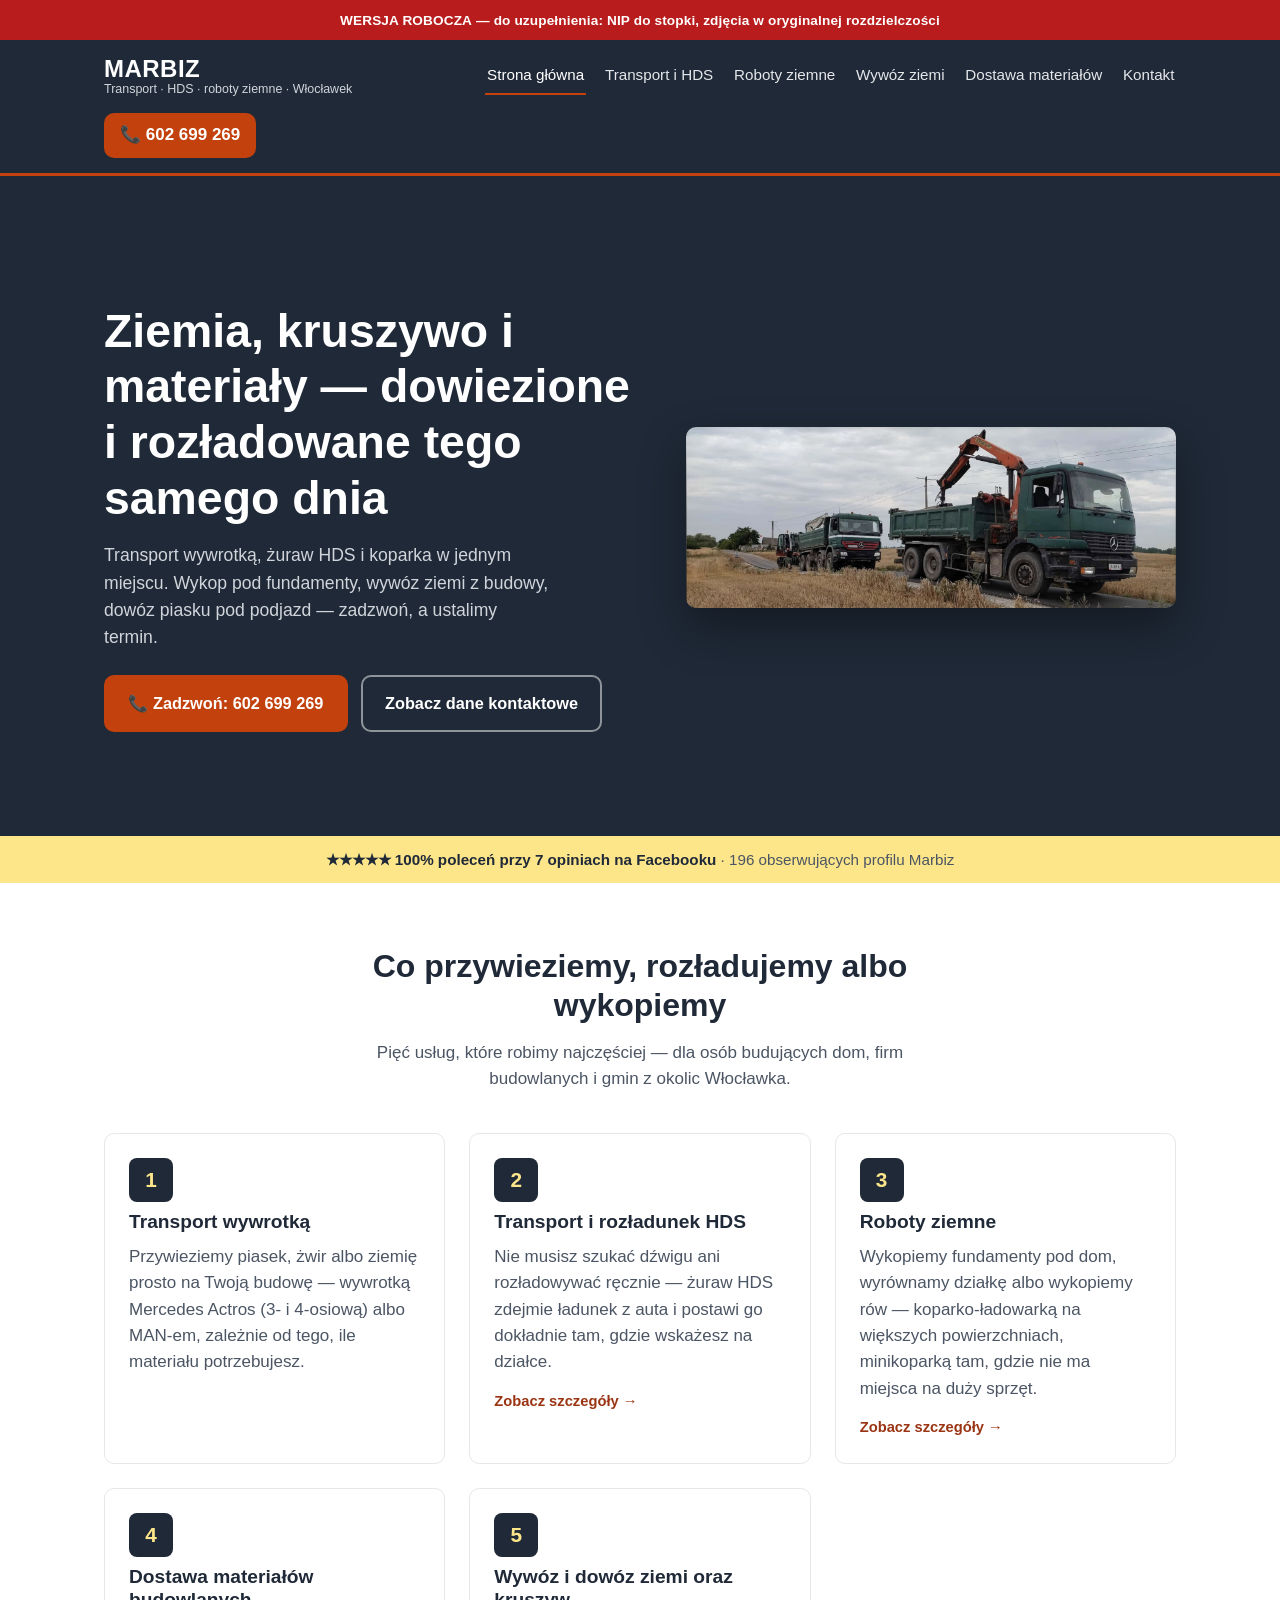
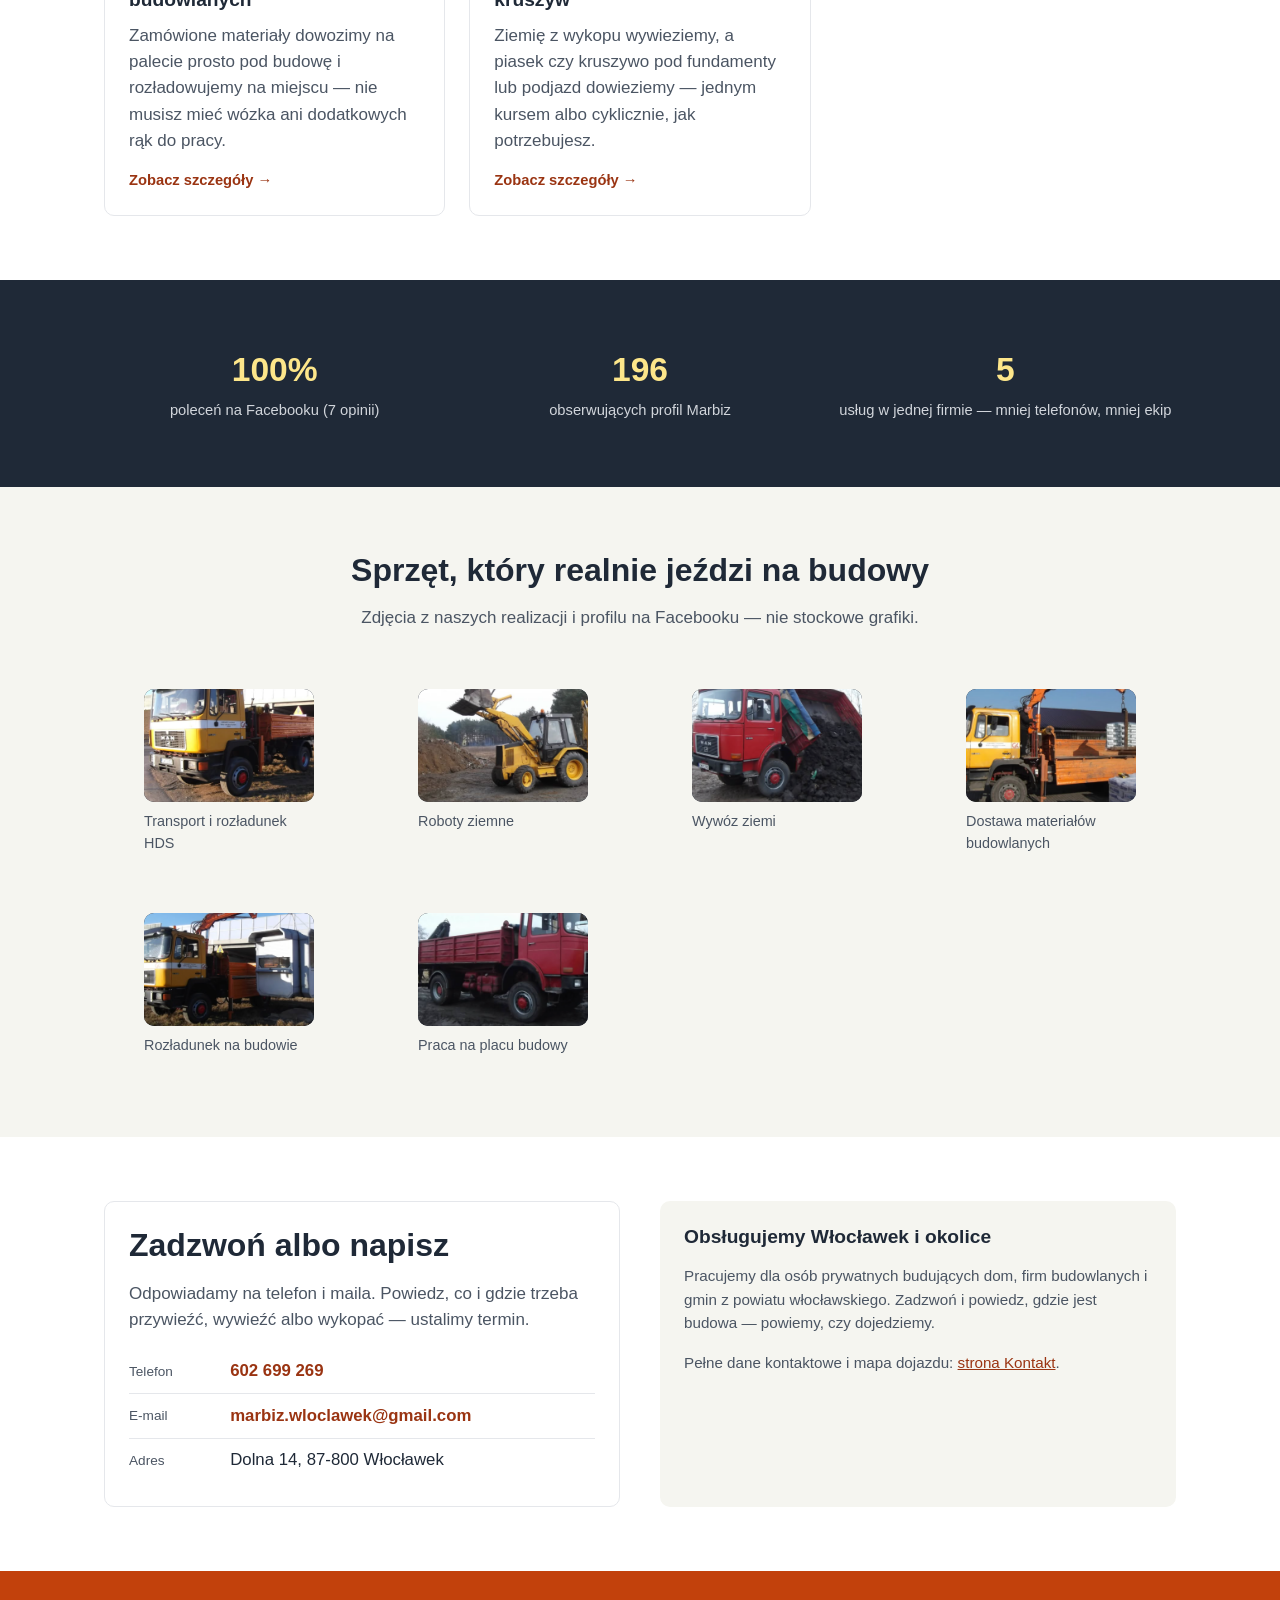
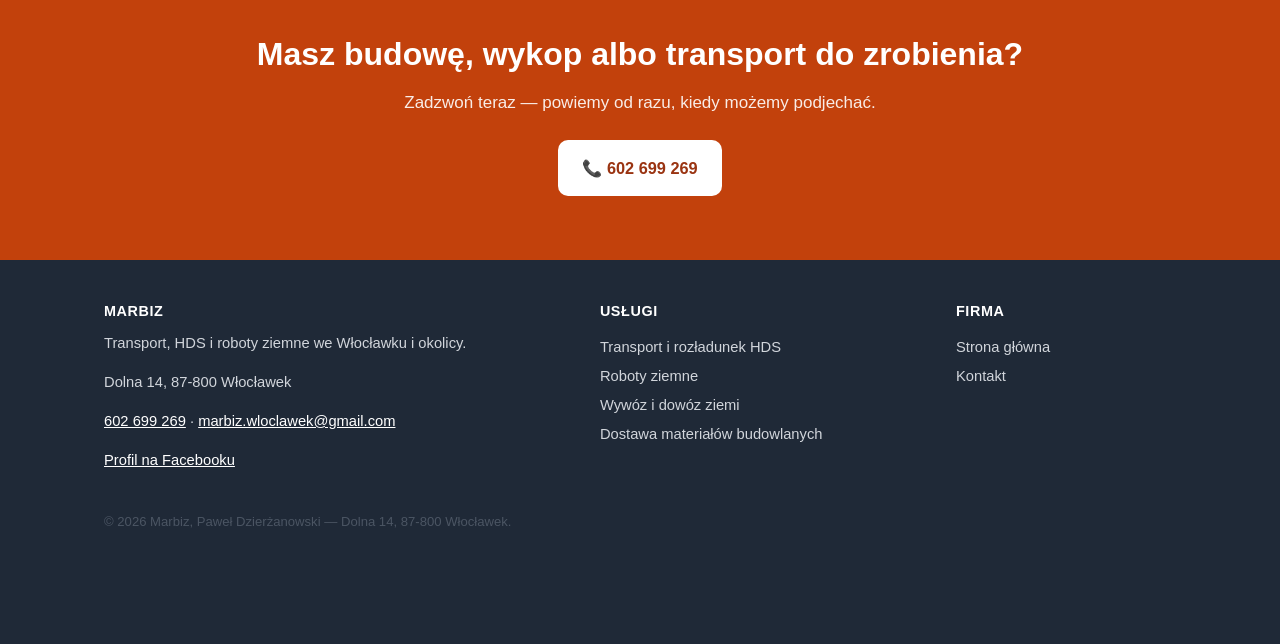
==== index.html @ 30b99b9e "Marbiz — build lokalny strony (localhost:3007), 6 podstron + 404, zero deployu" ====
<!doctype html>
<html lang="pl">
<head>
<meta charset="UTF-8">
<meta name="viewport" content="width=device-width, initial-scale=1">
<title>Marbiz Włocławek — transport, HDS i roboty ziemne</title>
<meta name="description" content="Transport wywrotką, żuraw HDS, koparka i wywóz ziemi we Włocławku i okolicy. Zadzwoń: 602 699 269, umówimy termin tego samego dnia.">
<link rel="stylesheet" href="css/styles.css">
<script type="application/ld+json">
{
  "@context": "https://schema.org",
  "@type": "LocalBusiness",
  "name": "Marbiz",
  "description": "Firma transportowa świadcząca usługi transportu wywrotką, żurawiem HDS oraz robót ziemnych we Włocławku i okolicy.",
  "address": {
    "@type": "PostalAddress",
    "streetAddress": "Dolna 14",
    "postalCode": "87-800",
    "addressLocality": "Włocławek",
    "addressCountry": "PL"
  },
  "telephone": "+48602699269",
  "email": "marbiz.wloclawek@gmail.com",
  "url": "http://localhost:3007/",
  "sameAs": ["https://www.facebook.com/p/Marbiz-100054434622495/"],
  "areaServed": "Włocławek i powiat włocławski"
}
</script>
</head>
<body>

<div id="draft-banner"><strong>Wersja robocza</strong> — do uzupełnienia: NIP do stopki, zdjęcia w oryginalnej rozdzielczości</div>

<header class="site-header">
  <div class="header-inner">
    <a href="/" class="brand">
      <span class="brand-name">MARBIZ</span>
      <span class="brand-tagline">Transport · HDS · roboty ziemne · Włocławek</span>
    </a>
    <nav class="main-nav" aria-label="Główna nawigacja">
      <a href="/" aria-current="page">Strona główna</a>
      <a href="/transport-hds/">Transport i HDS</a>
      <a href="/roboty-ziemne/">Roboty ziemne</a>
      <a href="/wywoz-ziemi/">Wywóz ziemi</a>
      <a href="/transport-materialow/">Dostawa materiałów</a>
      <a href="/kontakt/">Kontakt</a>
    </nav>
    <a class="header-cta" href="tel:+48602699269">📞 602 699 269</a>
  </div>
</header>

<section class="hero">
  <div class="hero-inner">
    <div>
      <h1>Ziemia, kruszywo i materiały — dowiezione i rozładowane tego samego dnia</h1>
      <p class="lead">Transport wywrotką, żuraw HDS i koparka w jednym miejscu. Wykop pod fundamenty, wywóz ziemi z budowy, dowóz piasku pod podjazd — zadzwoń, a ustalimy termin.</p>
      <div class="cta-row">
        <a class="btn btn-primary" href="tel:+48602699269">📞 Zadzwoń: 602 699 269</a>
        <a class="btn btn-secondary" href="/kontakt/">Zobacz dane kontaktowe</a>
      </div>
    </div>
    <div class="hero-photo">
      <img src="img/marbiz-01.png" alt="Wywrotki Mercedes Actros z HDS i minikoparka Marbiz na budowie drogi pod Włocławkiem" width="1568" height="578">
    </div>
  </div>
</section>

<div class="trust-bar">
  ★★★★★ 100% poleceń przy 7 opiniach na Facebooku <span class="muted">· 196 obserwujących profilu Marbiz</span>
</div>

<section id="uslugi">
  <div class="container">
    <div class="section-head">
      <h2>Co przywieziemy, rozładujemy albo wykopiemy</h2>
      <p>Pięć usług, które robimy najczęściej — dla osób budujących dom, firm budowlanych i gmin z okolic Włocławka.</p>
    </div>
    <div class="services-grid">

      <div class="service-card">
        <div class="icon">1</div>
        <h3>Transport wywrotką</h3>
        <p>Przywieziemy piasek, żwir albo ziemię prosto na Twoją budowę — wywrotką Mercedes Actros (3- i 4-osiową) albo MAN-em, zależnie od tego, ile materiału potrzebujesz.</p>
      </div>

      <div class="service-card">
        <div class="icon">2</div>
        <h3>Transport i rozładunek HDS</h3>
        <p>Nie musisz szukać dźwigu ani rozładowywać ręcznie — żuraw HDS zdejmie ładunek z auta i postawi go dokładnie tam, gdzie wskażesz na działce.</p>
        <a class="more" href="/transport-hds/">Zobacz szczegóły →</a>
      </div>

      <div class="service-card">
        <div class="icon">3</div>
        <h3>Roboty ziemne</h3>
        <p>Wykopiemy fundamenty pod dom, wyrównamy działkę albo wykopiemy rów — koparko-ładowarką na większych powierzchniach, minikoparką tam, gdzie nie ma miejsca na duży sprzęt.</p>
        <a class="more" href="/roboty-ziemne/">Zobacz szczegóły →</a>
      </div>

      <div class="service-card">
        <div class="icon">4</div>
        <h3>Dostawa materiałów budowlanych</h3>
        <p>Zamówione materiały dowozimy na palecie prosto pod budowę i rozładowujemy na miejscu — nie musisz mieć wózka ani dodatkowych rąk do pracy.</p>
        <a class="more" href="/transport-materialow/">Zobacz szczegóły →</a>
      </div>

      <div class="service-card">
        <div class="icon">5</div>
        <h3>Wywóz i dowóz ziemi oraz kruszyw</h3>
        <p>Ziemię z wykopu wywieziemy, a piasek czy kruszywo pod fundamenty lub podjazd dowieziemy — jednym kursem albo cyklicznie, jak potrzebujesz.</p>
        <a class="more" href="/wywoz-ziemi/">Zobacz szczegóły →</a>
      </div>

    </div>
  </div>
</section>

<section class="proof-band">
  <div class="container">
    <div class="proof-item">
      <span class="num">100%</span>
      <span class="label">poleceń na Facebooku (7 opinii)</span>
    </div>
    <div class="proof-item">
      <span class="num">196</span>
      <span class="label">obserwujących profil Marbiz</span>
    </div>
    <div class="proof-item">
      <span class="num">5</span>
      <span class="label">usług w jednej firmie — mniej telefonów, mniej ekip</span>
    </div>
  </div>
</section>

<section class="alt" id="realizacje">
  <div class="container">
    <div class="section-head">
      <h2>Sprzęt, który realnie jeździ na budowy</h2>
      <p>Zdjęcia z naszych realizacji i profilu na Facebooku — nie stockowe grafiki.</p>
    </div>
    <div class="gallery-grid">

      <figure class="gallery-item">
        <div class="photo-frame">
          <img src="img/marbiz-02.png" alt="Samochód ciężarowy MAN z żurawiem HDS firmy Marbiz" loading="lazy">
        </div>
        <figcaption>Transport i rozładunek HDS</figcaption>
      </figure>

      <figure class="gallery-item">
        <div class="photo-frame">
          <img src="img/marbiz-07.png" alt="Koparko-ładowarka Marbiz przy robotach ziemnych we Włocławku" loading="lazy">
        </div>
        <figcaption>Roboty ziemne</figcaption>
      </figure>

      <figure class="gallery-item">
        <div class="photo-frame">
          <img src="img/marbiz-04.png" alt="Wywrotka MAN wysypuje ziemię — transport i wywóz ziemi Marbiz" loading="lazy">
        </div>
        <figcaption>Wywóz ziemi</figcaption>
      </figure>

      <figure class="gallery-item">
        <div class="photo-frame">
          <img src="img/marbiz-06.png" alt="Rozładunek palet materiałów budowlanych żurawiem HDS — Marbiz" loading="lazy">
        </div>
        <figcaption>Dostawa materiałów budowlanych</figcaption>
      </figure>

      <figure class="gallery-item">
        <div class="photo-frame">
          <img src="img/marbiz-03.png" alt="Rozładunek kontenera żurawiem HDS — Marbiz Włocławek" loading="lazy">
        </div>
        <figcaption>Rozładunek na budowie</figcaption>
      </figure>

      <figure class="gallery-item">
        <div class="photo-frame">
          <img src="img/marbiz-05.png" alt="Wywrotka MAN z żurawiem na placu budowy" loading="lazy">
        </div>
        <figcaption>Praca na placu budowy</figcaption>
      </figure>

    </div>
  </div>
</section>

<section id="kontakt-skrot">
  <div class="container">
    <div class="contact-grid">
      <div class="contact-card">
        <h2>Zadzwoń albo napisz</h2>
        <p>Odpowiadamy na telefon i maila. Powiedz, co i gdzie trzeba przywieźć, wywieźć albo wykopać — ustalimy termin.</p>
        <div class="contact-line">
          <span class="label">Telefon</span>
          <a href="tel:+48602699269">602 699 269</a>
        </div>
        <div class="contact-line">
          <span class="label">E-mail</span>
          <a href="mailto:marbiz.wloclawek@gmail.com">marbiz.wloclawek@gmail.com</a>
        </div>
        <div class="contact-line">
          <span class="label">Adres</span>
          <span>Dolna 14, 87-800 Włocławek</span>
        </div>
      </div>
      <div class="hours-note">
        <h3>Obsługujemy Włocławek i okolice</h3>
        <p>Pracujemy dla osób prywatnych budujących dom, firm budowlanych i gmin z powiatu włocławskiego. Zadzwoń i powiedz, gdzie jest budowa — powiemy, czy dojedziemy.</p>
        <p>Pełne dane kontaktowe i mapa dojazdu: <a href="/kontakt/">strona Kontakt</a>.</p>
      </div>
    </div>
  </div>
</section>

<section class="cta-band">
  <div class="container">
    <h2>Masz budowę, wykop albo transport do zrobienia?</h2>
    <p>Zadzwoń teraz — powiemy od razu, kiedy możemy podjechać.</p>
    <div class="cta-row" style="justify-content:center;">
      <a class="btn btn-primary" href="tel:+48602699269">📞 602 699 269</a>
    </div>
  </div>
</section>

<footer class="site-footer">
  <div class="container">
    <div class="foot-col">
      <h4>Marbiz</h4>
      <p style="color:#d1d5db;">Transport, HDS i roboty ziemne we Włocławku i okolicy.</p>
      <p style="color:#d1d5db;">Dolna 14, 87-800 Włocławek</p>
      <p style="color:#d1d5db;"><a href="tel:+48602699269">602 699 269</a> · <a href="mailto:marbiz.wloclawek@gmail.com">marbiz.wloclawek@gmail.com</a></p>
      <p style="color:#d1d5db;"><a href="https://www.facebook.com/p/Marbiz-100054434622495/">Profil na Facebooku</a></p>
    </div>
    <div class="foot-col">
      <h4>Usługi</h4>
      <nav>
        <a href="/transport-hds/">Transport i rozładunek HDS</a>
        <a href="/roboty-ziemne/">Roboty ziemne</a>
        <a href="/wywoz-ziemi/">Wywóz i dowóz ziemi</a>
        <a href="/transport-materialow/">Dostawa materiałów budowlanych</a>
      </nav>
    </div>
    <div class="foot-col">
      <h4>Firma</h4>
      <nav>
        <a href="/">Strona główna</a>
        <a href="/kontakt/">Kontakt</a>
      </nav>
    </div>
  </div>
  <div class="container foot-legal">
    <!-- LUKA: NIP firmy nieznany na dzień budowy strony — dopisać w stopce po otrzymaniu od klienta. -->
    <p>© 2026 Marbiz, Paweł Dzierżanowski — Dolna 14, 87-800 Włocławek.</p>
  </div>
</footer>

<a class="mobile-call-bar" href="tel:+48602699269">📞 Zadzwoń: 602 699 269</a>

</body>
</html>
---- css/styles.css ----
/* Marbiz — styles.css
   Zero zależności zewnętrznych. Fonty systemowe. Wszystko w jednym pliku,
   celowo (strona ma 6 podstron, nie ma sensu dzielić na moduły). */

:root {
  --color-bg: #ffffff;
  --color-bg-alt: #f5f5f0;
  --color-text: #1f2937;
  --color-text-muted: #4b5563;
  --color-border: #e5e7eb;
  --color-accent: #c2410c;      /* pomarańcz — kontrast 5.18:1 z bielą, AA */
  --color-accent-dark: #9a3412; /* kontrast 7.31:1 z bielą */
  --color-dark: #1f2937;        /* grafit — kontrast 14.68:1 z bielą */
  --color-badge-bg: #fde68a;
  --color-badge-text: #1f2937;  /* kontrast 11.79:1 */

  --radius: 10px;
  --max-width: 1120px;
  --space-1: 0.5rem;
  --space-2: 1rem;
  --space-3: 1.5rem;
  --space-4: 2.5rem;
  --space-5: 4rem;

  --font-body: -apple-system, BlinkMacSystemFont, "Segoe UI", Roboto, Helvetica, Arial, sans-serif;
}

* { box-sizing: border-box; }

html {
  scroll-behavior: smooth;
}

body {
  margin: 0;
  font-family: var(--font-body);
  color: var(--color-text);
  background: var(--color-bg);
  line-height: 1.55;
  font-size: 17px;
  -webkit-font-smoothing: antialiased;
}

img { max-width: 100%; display: block; }

a { color: var(--color-accent-dark); }
a:hover { color: var(--color-accent); }

h1, h2, h3 {
  line-height: 1.2;
  margin: 0 0 var(--space-2);
  color: var(--color-dark);
}

h1 { font-size: clamp(1.9rem, 4.5vw, 2.9rem); }
h2 { font-size: clamp(1.5rem, 3vw, 2rem); }
h3 { font-size: 1.2rem; }

p { margin: 0 0 var(--space-2); color: var(--color-text-muted); }

.container {
  max-width: var(--max-width);
  margin: 0 auto;
  padding: 0 var(--space-3);
}

/* ---------- Pasek roboczy (do usunięcia przed publikacją) ---------- */
#draft-banner {
  background: #b91c1c;
  color: #ffffff;
  text-align: center;
  font-size: 0.85rem;
  padding: 0.6rem var(--space-2);
  font-weight: 600;
  letter-spacing: 0.01em;
}
#draft-banner strong { text-transform: uppercase; }

/* ---------- Header ---------- */
header.site-header {
  background: var(--color-dark);
  color: #fff;
  position: sticky;
  top: 0;
  z-index: 20;
  border-bottom: 3px solid var(--color-accent);
}

.header-inner {
  display: flex;
  align-items: center;
  justify-content: space-between;
  gap: var(--space-2);
  padding: 0.9rem var(--space-3);
  max-width: var(--max-width);
  margin: 0 auto;
  flex-wrap: wrap;
}

.brand {
  display: flex;
  flex-direction: column;
  color: #fff;
  text-decoration: none;
  line-height: 1.15;
}
.brand:hover { color: #fff; }
.brand-name {
  font-weight: 800;
  font-size: 1.5rem;
  letter-spacing: 0.02em;
}
.brand-tagline {
  font-size: 0.78rem;
  color: #d1d5db;
  font-weight: 400;
}

nav.main-nav {
  display: flex;
  flex-wrap: wrap;
  gap: 0.3rem 1.1rem;
}
nav.main-nav a {
  color: #e5e7eb;
  text-decoration: none;
  font-size: 0.95rem;
  font-weight: 500;
  padding: 0.4rem 0.1rem;
  border-bottom: 2px solid transparent;
}
nav.main-nav a:hover,
nav.main-nav a[aria-current="page"] {
  color: #fff;
  border-bottom-color: var(--color-accent);
}

.header-cta {
  display: inline-flex;
  align-items: center;
  gap: 0.5rem;
  background: var(--color-accent);
  color: #fff;
  text-decoration: none;
  font-weight: 700;
  padding: 0.6rem 1rem;
  border-radius: var(--radius);
  white-space: nowrap;
  min-height: 44px;
}
.header-cta:hover { background: var(--color-accent-dark); color: #fff; }

/* ---------- Hero ---------- */
.hero {
  background: var(--color-dark);
  color: #fff;
  position: relative;
  overflow: hidden;
}
.hero-inner {
  max-width: var(--max-width);
  margin: 0 auto;
  padding: var(--space-5) var(--space-3) var(--space-4);
  display: grid;
  grid-template-columns: 1.05fr 0.95fr;
  gap: var(--space-4);
  align-items: center;
}
.hero h1 { color: #fff; }
.hero p.lead {
  color: #d1d5db;
  font-size: 1.1rem;
  max-width: 46ch;
}
.hero-photo {
  border-radius: var(--radius);
  overflow: hidden;
  box-shadow: 0 20px 45px rgba(0,0,0,0.35);
}
.hero-photo img { width: 100%; height: auto; display: block; }
/* klatki z filmów FB mają nakładkę interfejsu (ciemne kółko "…") w prawym
   górnym rogu — przycinamy przez przeskalowanie z zakotwiczeniem w lewym
   dolnym rogu, żeby róg z nakładką wypadł poza widoczny kadr */
.hero-photo.crop-corner img {
  transform: scale(1.18);
  transform-origin: bottom left;
}

.cta-row {
  display: flex;
  flex-wrap: wrap;
  gap: 0.8rem;
  margin-top: var(--space-3);
}

.btn {
  display: inline-flex;
  align-items: center;
  gap: 0.55rem;
  font-weight: 700;
  text-decoration: none;
  border-radius: var(--radius);
  padding: 0.85rem 1.4rem;
  min-height: 44px;
  font-size: 1.02rem;
  border: 2px solid transparent;
}
.btn-primary {
  background: var(--color-accent);
  color: #fff;
}
.btn-primary:hover { background: var(--color-accent-dark); color: #fff; }
.btn-secondary {
  background: transparent;
  color: #fff;
  border-color: rgba(255,255,255,0.5);
}
.btn-secondary:hover { border-color: #fff; color: #fff; }

/* ---------- Trust bar ---------- */
.trust-bar {
  background: var(--color-badge-bg);
  color: var(--color-badge-text);
  text-align: center;
  padding: 0.75rem var(--space-2);
  font-weight: 600;
  font-size: 0.95rem;
}
.trust-bar span.muted {
  font-weight: 400;
  color: #4b5563;
}

/* ---------- Sections ---------- */
section {
  padding: var(--space-5) 0;
}
section.alt { background: var(--color-bg-alt); }

.section-head {
  max-width: 62ch;
  margin: 0 auto var(--space-4);
  text-align: center;
}
.section-head p { margin: 0; }

/* ---------- Services grid ---------- */
.services-grid {
  display: grid;
  grid-template-columns: repeat(auto-fit, minmax(260px, 1fr));
  gap: var(--space-3);
}
.service-card {
  background: #fff;
  border: 1px solid var(--color-border);
  border-radius: var(--radius);
  padding: var(--space-3);
  display: flex;
  flex-direction: column;
  gap: 0.5rem;
}
.service-card .icon {
  width: 44px;
  height: 44px;
  border-radius: 8px;
  background: var(--color-dark);
  color: var(--color-badge-bg);
  display: flex;
  align-items: center;
  justify-content: center;
  font-size: 1.3rem;
  font-weight: 800;
}
.service-card h3 { margin-bottom: 0.2rem; }
.service-card p { margin-bottom: 0.4rem; }
.service-card a.more {
  font-weight: 600;
  text-decoration: none;
  font-size: 0.92rem;
}

/* ---------- Photo frame (kadrowanie klatek z FB, ucina róg z nakładką) ---------- */
.photo-frame {
  position: relative;
  overflow: hidden;
  border-radius: var(--radius);
  aspect-ratio: 3 / 2;
  background: #111827;
  max-width: 580px;
}
.photo-frame img {
  position: absolute;
  inset: 0;
  width: 100%;
  height: 100%;
  object-fit: cover;
  transform: scale(1.2);
  transform-origin: bottom left;
}
.photo-frame.no-crop img {
  transform: none;
}
.photo-frame.wide {
  aspect-ratio: 16 / 9;
  max-width: none;
}

.gallery-grid {
  display: grid;
  grid-template-columns: repeat(auto-fit, minmax(240px, 1fr));
  gap: var(--space-3);
}
.gallery-item figcaption {
  margin-top: 0.5rem;
  font-size: 0.9rem;
  color: var(--color-text-muted);
}

/* ---------- Split (image + text) used on service subpages ---------- */
.split {
  display: grid;
  grid-template-columns: 1fr 1fr;
  gap: var(--space-4);
  align-items: center;
}
.split .photo-frame { max-width: none; }

.list-check {
  list-style: none;
  margin: 0 0 var(--space-2);
  padding: 0;
  display: flex;
  flex-direction: column;
  gap: 0.55rem;
}
.list-check li {
  padding-left: 1.7rem;
  position: relative;
  color: var(--color-text);
}
.list-check li::before {
  content: "✓";
  position: absolute;
  left: 0;
  top: 0;
  color: var(--color-accent-dark);
  font-weight: 800;
}

/* ---------- Trust / proof band ---------- */
.proof-band {
  background: var(--color-dark);
  color: #fff;
}
.proof-band .container {
  display: grid;
  grid-template-columns: repeat(auto-fit, minmax(200px, 1fr));
  gap: var(--space-3);
  text-align: center;
}
.proof-item .num {
  font-size: 2.1rem;
  font-weight: 800;
  color: var(--color-badge-bg);
  display: block;
}
.proof-item .label {
  color: #d1d5db;
  font-size: 0.92rem;
}

/* ---------- Contact block ---------- */
.contact-grid {
  display: grid;
  grid-template-columns: 1fr 1fr;
  gap: var(--space-4);
}
.contact-grid > * { min-width: 0; }
.contact-card {
  background: #fff;
  border: 1px solid var(--color-border);
  border-radius: var(--radius);
  padding: var(--space-3);
  min-width: 0;
}
.contact-line {
  display: flex;
  flex-wrap: wrap;
  align-items: center;
  gap: 0.4rem 0.7rem;
  padding: 0.55rem 0;
  border-bottom: 1px solid var(--color-border);
  font-size: 1.05rem;
  min-width: 0;
}
.contact-line:last-child { border-bottom: none; }
.contact-line .label {
  color: var(--color-text-muted);
  font-size: 0.85rem;
  min-width: 90px;
}
.contact-line a {
  font-weight: 700;
  text-decoration: none;
  overflow-wrap: anywhere;
  min-width: 0;
}

.hours-note {
  background: var(--color-bg-alt);
  border-radius: var(--radius);
  padding: var(--space-3);
  font-size: 0.95rem;
  color: var(--color-text-muted);
  min-width: 0;
}

/* ---------- Bottom CTA band ---------- */
.cta-band {
  background: var(--color-accent);
  color: #fff;
  text-align: center;
}
.cta-band h2 { color: #fff; }
.cta-band p { color: rgba(255,255,255,0.9); }
.cta-band .btn-primary {
  background: #fff;
  color: var(--color-accent-dark);
}
.cta-band .btn-primary:hover { background: var(--color-dark); color: #fff; }
.cta-band .btn-secondary { border-color: rgba(255,255,255,0.7); }

/* ---------- Footer ---------- */
footer.site-footer {
  background: var(--color-dark);
  color: #d1d5db;
  padding: var(--space-4) 0 6rem;
  font-size: 0.92rem;
}
footer.site-footer .container {
  display: flex;
  flex-wrap: wrap;
  justify-content: space-between;
  gap: var(--space-3);
}
footer.site-footer a { color: #fff; }
footer.site-footer .foot-col { min-width: 220px; }
footer.site-footer h4 {
  color: #fff;
  font-size: 0.9rem;
  text-transform: uppercase;
  letter-spacing: 0.04em;
  margin: 0 0 0.6rem;
}
footer.site-footer nav a {
  display: block;
  color: #d1d5db;
  text-decoration: none;
  padding: 0.2rem 0;
}
footer.site-footer nav a:hover { color: #fff; }
.foot-legal {
  color: #9ca3af;
  font-size: 0.82rem;
  margin-top: var(--space-3);
}

/* ---------- Mobile sticky call bar ---------- */
.mobile-call-bar {
  display: none;
}

@media (max-width: 640px) {
  .mobile-call-bar {
    display: flex;
    position: fixed;
    left: 0;
    right: 0;
    bottom: 0;
    z-index: 30;
    background: var(--color-accent);
    color: #fff;
    text-decoration: none;
    align-items: center;
    justify-content: center;
    gap: 0.6rem;
    font-weight: 800;
    padding: 0.9rem;
    min-height: 52px;
    box-shadow: 0 -6px 18px rgba(0,0,0,0.25);
  }
  body { padding-bottom: 52px; }
  .header-cta { display: none; }
}

/* ---------- Responsive ---------- */
@media (max-width: 860px) {
  .hero-inner { grid-template-columns: 1fr; }
  .split { grid-template-columns: 1fr; }
  .contact-grid { grid-template-columns: 1fr; }
  nav.main-nav { order: 3; width: 100%; padding-top: 0.3rem; }
  .header-inner { justify-content: center; }
}

@media (max-width: 480px) {
  body { font-size: 16px; }
  .container { padding: 0 var(--space-2); }
  section { padding: var(--space-4) 0; }
}
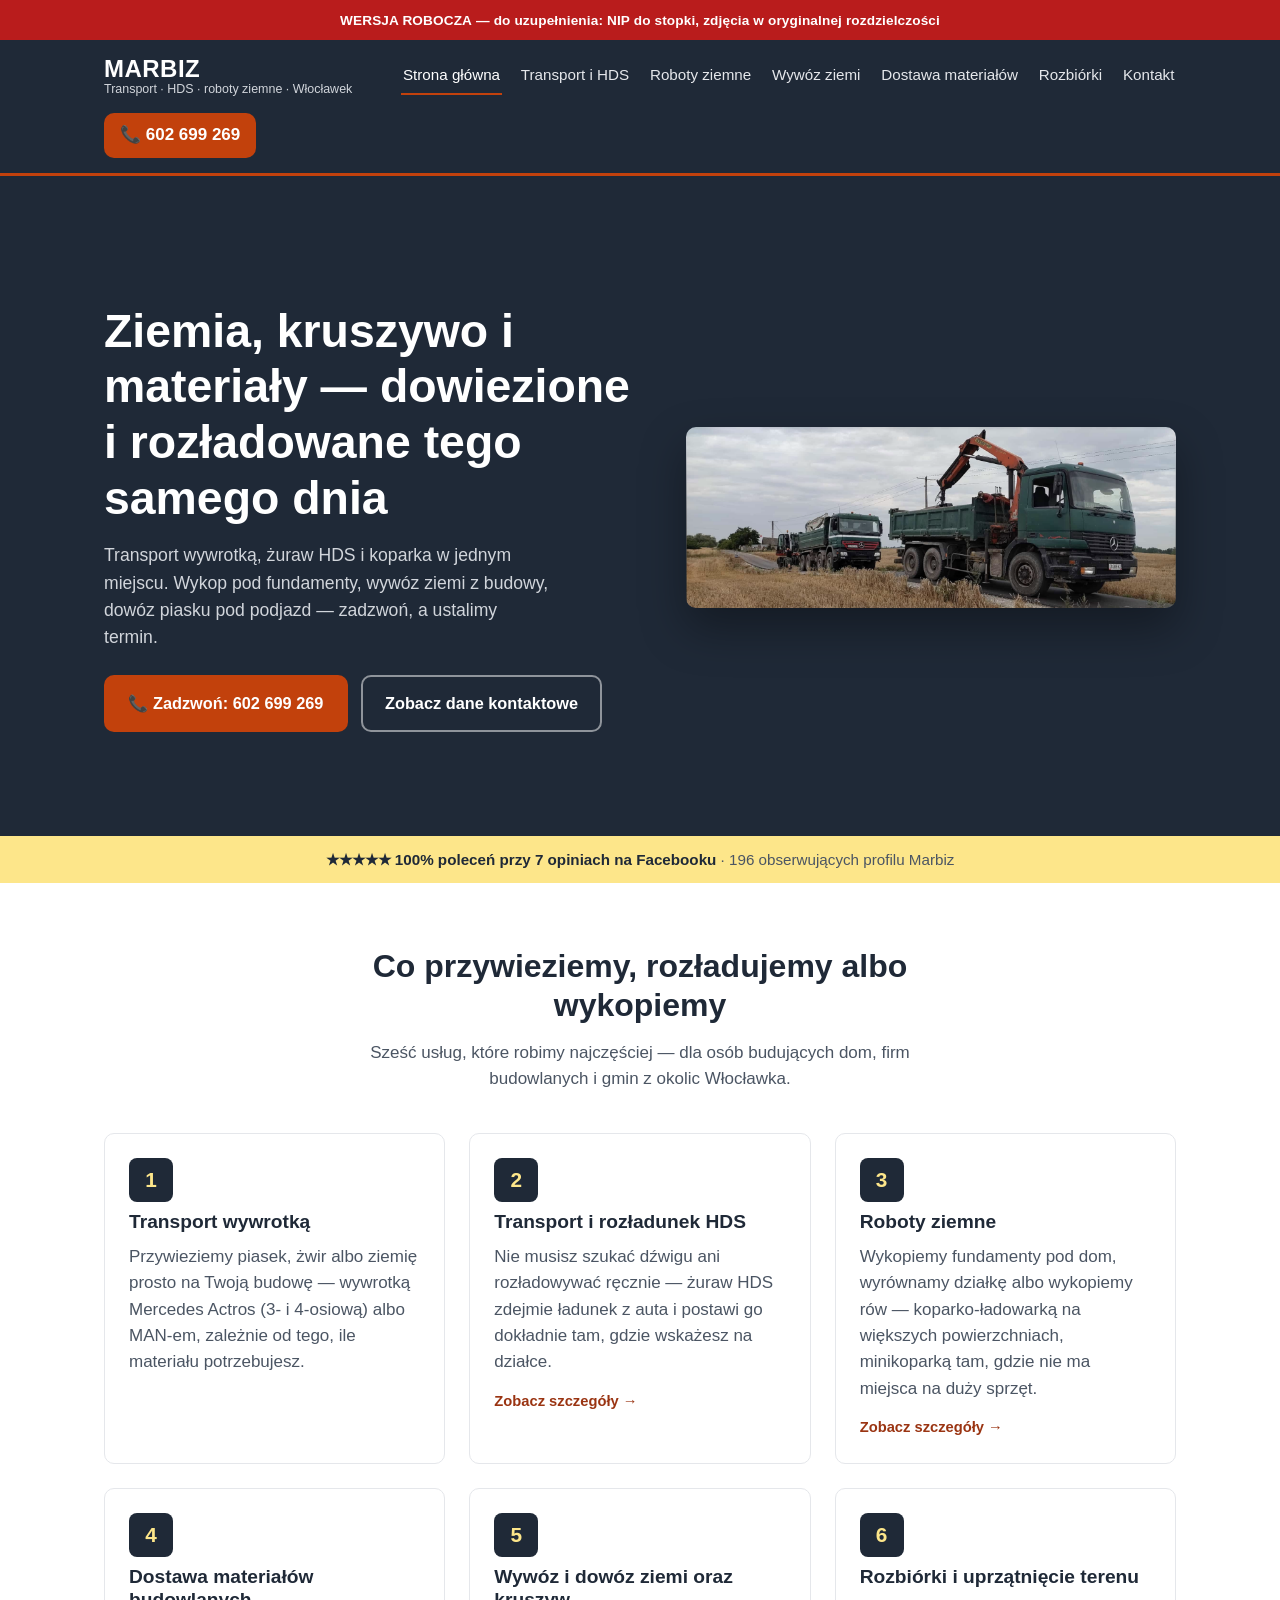
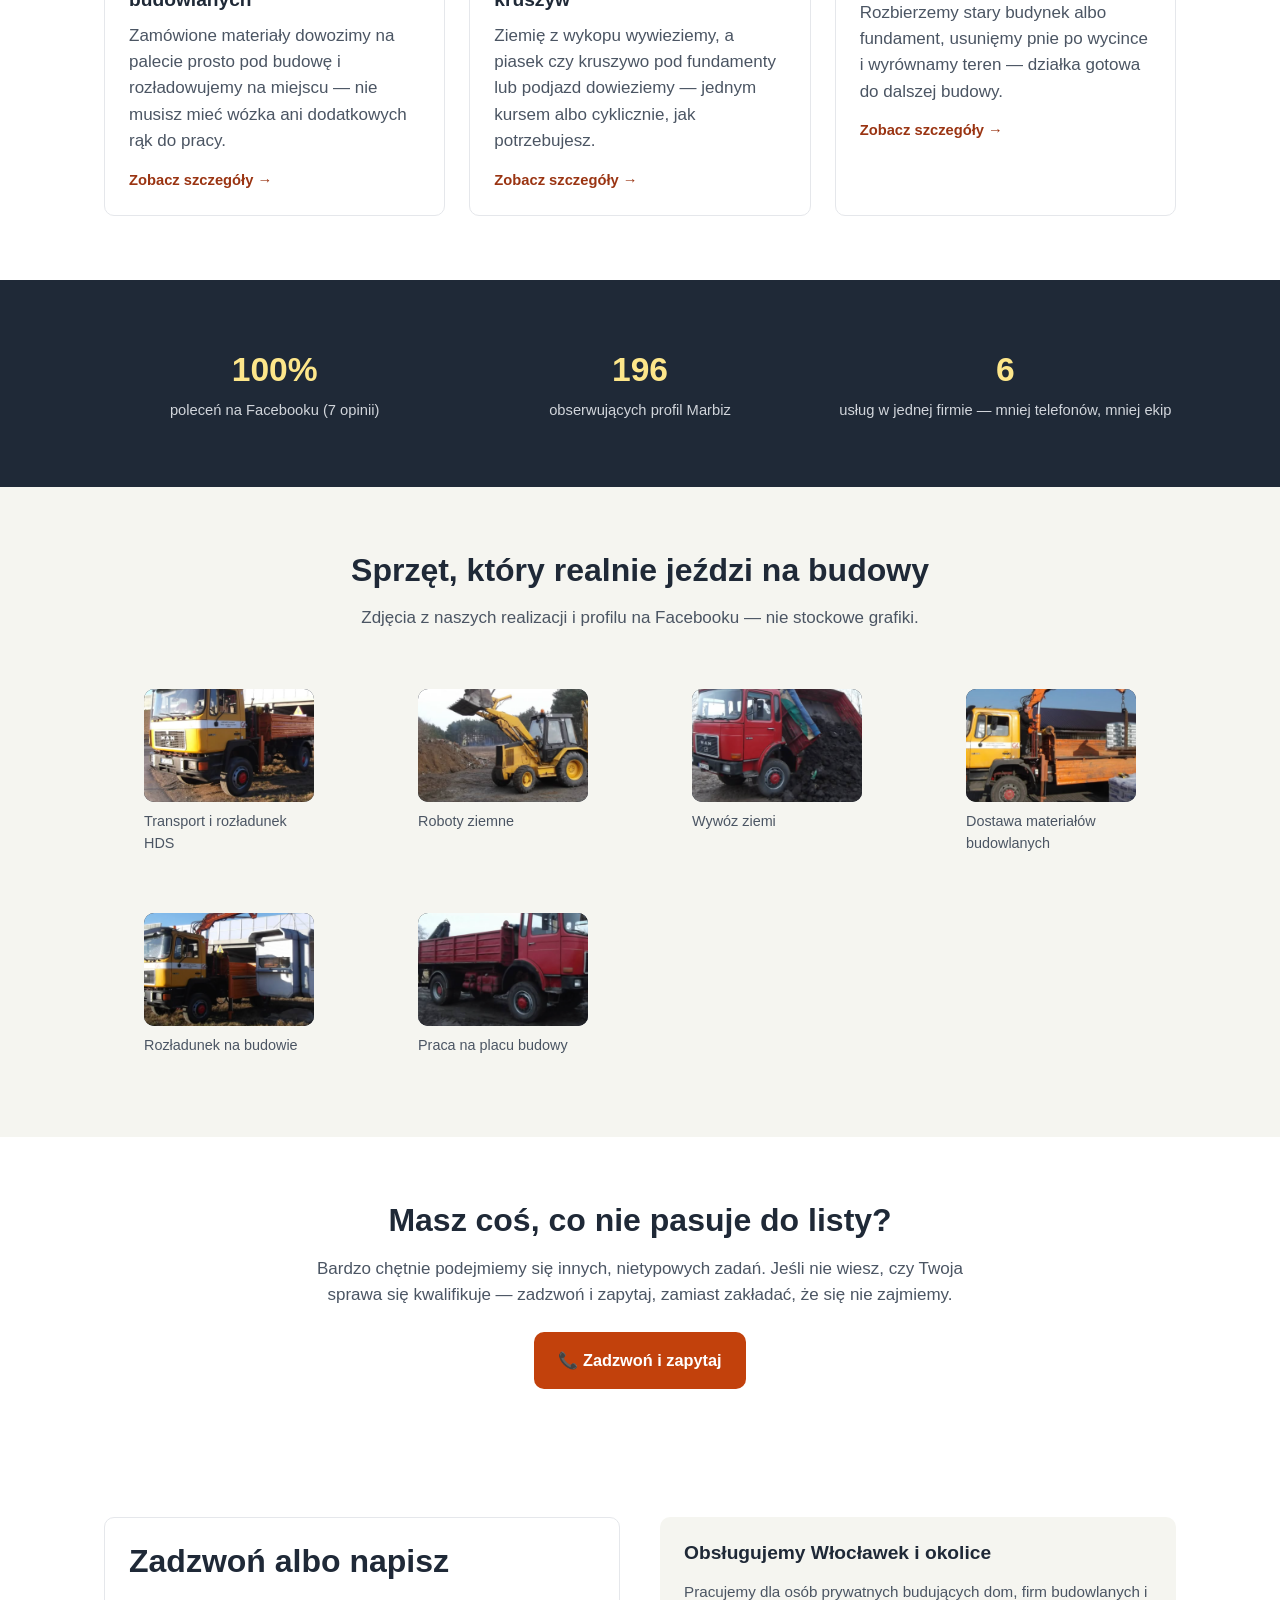
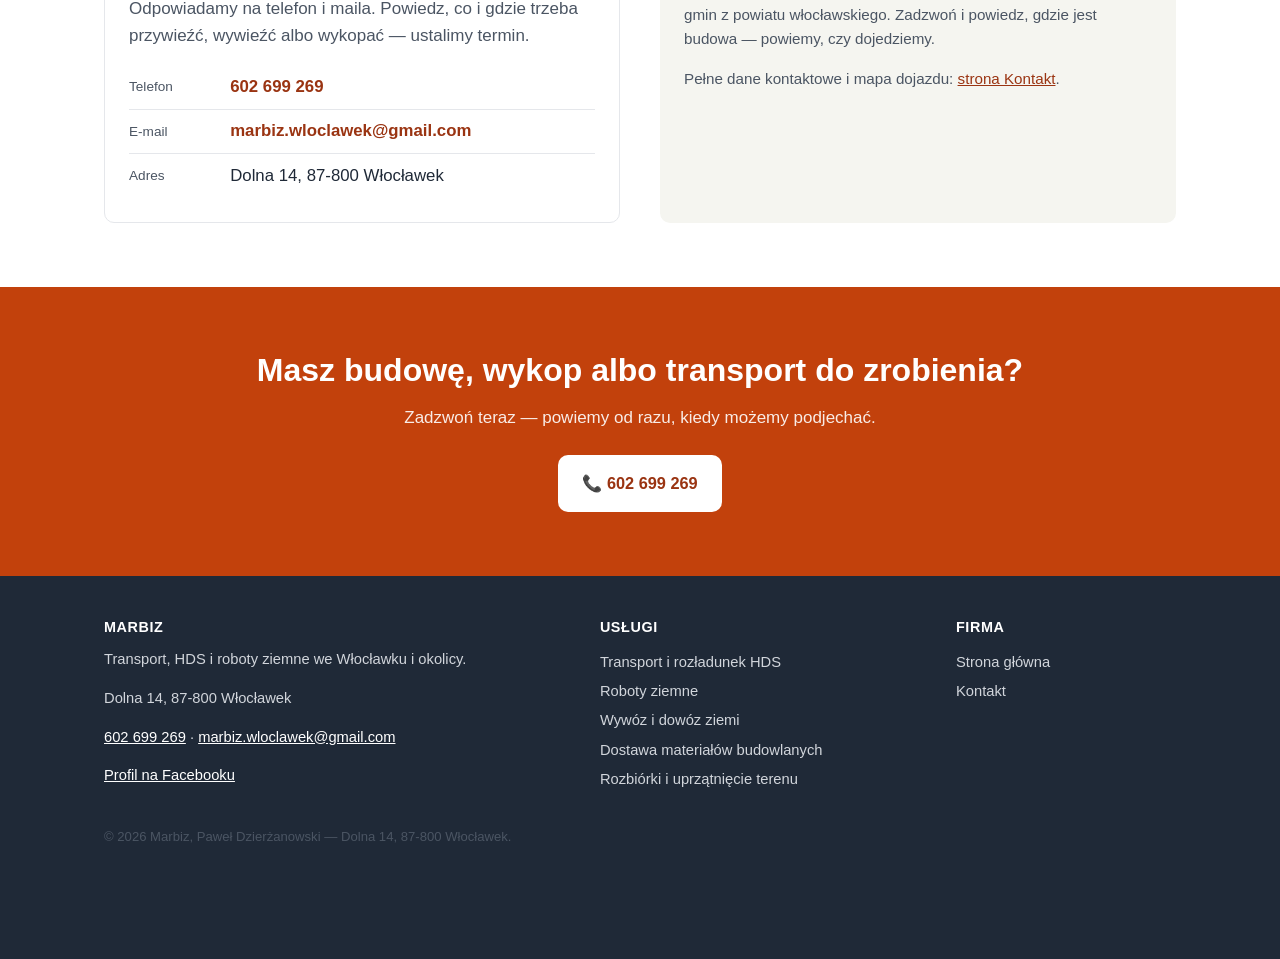
==== commit b9a79935: "Dopisz szóstą usługę (rozbiórki) i uzupełnij ofertę na istniejących podstronach Nowa podstrona /rozb" ====
--- a/index.html
+++ b/index.html
@@ -43,6 +43,7 @@
       <a href="/roboty-ziemne/">Roboty ziemne</a>
       <a href="/wywoz-ziemi/">Wywóz ziemi</a>
       <a href="/transport-materialow/">Dostawa materiałów</a>
+      <a href="/rozbiorki/">Rozbiórki</a>
       <a href="/kontakt/">Kontakt</a>
     </nav>
     <a class="header-cta" href="tel:+48602699269">📞 602 699 269</a>
@@ -73,7 +74,7 @@
   <div class="container">
     <div class="section-head">
       <h2>Co przywieziemy, rozładujemy albo wykopiemy</h2>
-      <p>Pięć usług, które robimy najczęściej — dla osób budujących dom, firm budowlanych i gmin z okolic Włocławka.</p>
+      <p>Sześć usług, które robimy najczęściej — dla osób budujących dom, firm budowlanych i gmin z okolic Włocławka.</p>
     </div>
     <div class="services-grid">
 
@@ -111,6 +112,13 @@
         <a class="more" href="/wywoz-ziemi/">Zobacz szczegóły →</a>
       </div>
 
+      <div class="service-card">
+        <div class="icon">6</div>
+        <h3>Rozbiórki i uprzątnięcie terenu</h3>
+        <p>Rozbierzemy stary budynek albo fundament, usunięmy pnie po wycince i wyrównamy teren — działka gotowa do dalszej budowy.</p>
+        <a class="more" href="/rozbiorki/">Zobacz szczegóły →</a>
+      </div>
+
     </div>
   </div>
 </section>
@@ -126,7 +134,7 @@
       <span class="label">obserwujących profil Marbiz</span>
     </div>
     <div class="proof-item">
-      <span class="num">5</span>
+      <span class="num">6</span>
       <span class="label">usług w jednej firmie — mniej telefonów, mniej ekip</span>
     </div>
   </div>
@@ -182,6 +190,16 @@
         <figcaption>Praca na placu budowy</figcaption>
       </figure>
 
+    </div>
+  </div>
+</section>
+
+<section id="nietypowe">
+  <div class="container" style="max-width:700px; text-align:center;">
+    <h2>Masz coś, co nie pasuje do listy?</h2>
+    <p>Bardzo chętnie podejmiemy się innych, nietypowych zadań. Jeśli nie wiesz, czy Twoja sprawa się kwalifikuje — zadzwoń i zapytaj, zamiast zakładać, że się nie zajmiemy.</p>
+    <div class="cta-row" style="justify-content:center;">
+      <a class="btn btn-primary" href="tel:+48602699269">📞 Zadzwoń i zapytaj</a>
     </div>
   </div>
 </section>
@@ -240,6 +258,7 @@
         <a href="/roboty-ziemne/">Roboty ziemne</a>
         <a href="/wywoz-ziemi/">Wywóz i dowóz ziemi</a>
         <a href="/transport-materialow/">Dostawa materiałów budowlanych</a>
+        <a href="/rozbiorki/">Rozbiórki i uprzątnięcie terenu</a>
       </nav>
     </div>
     <div class="foot-col">
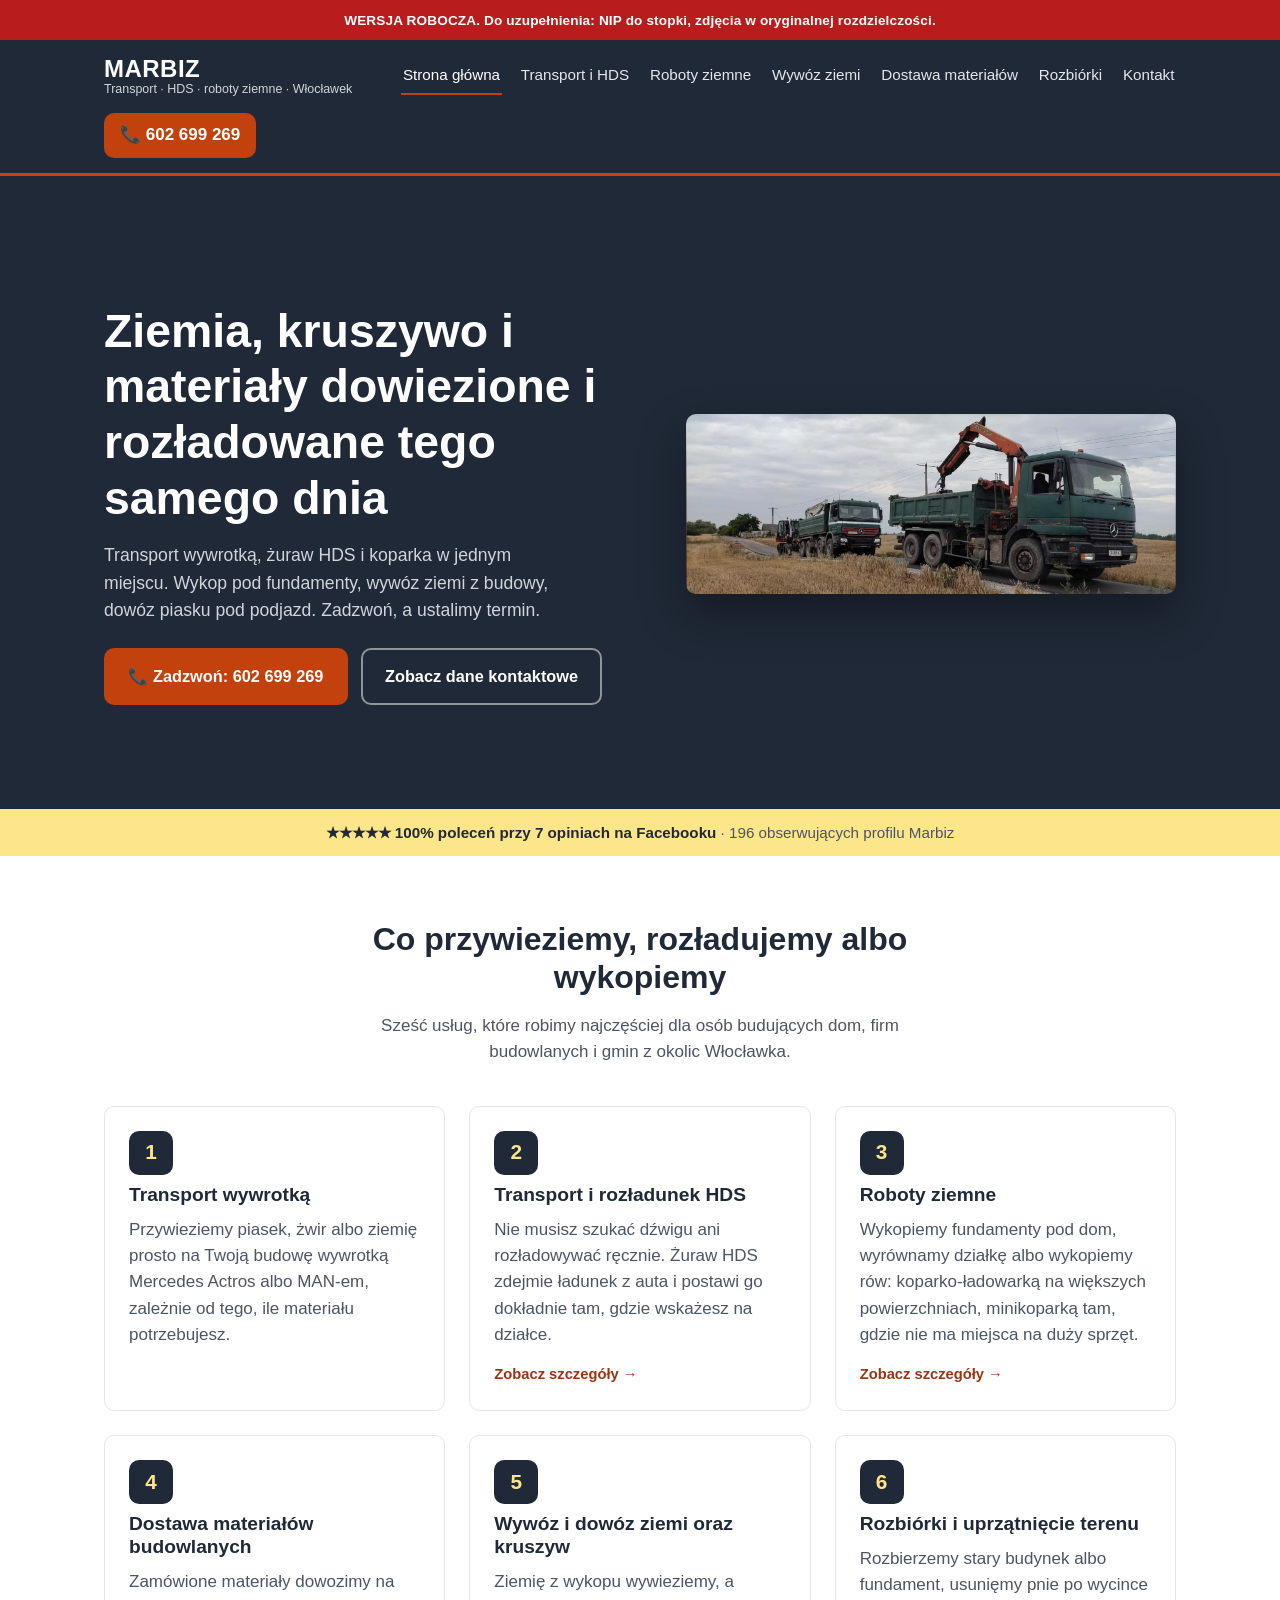
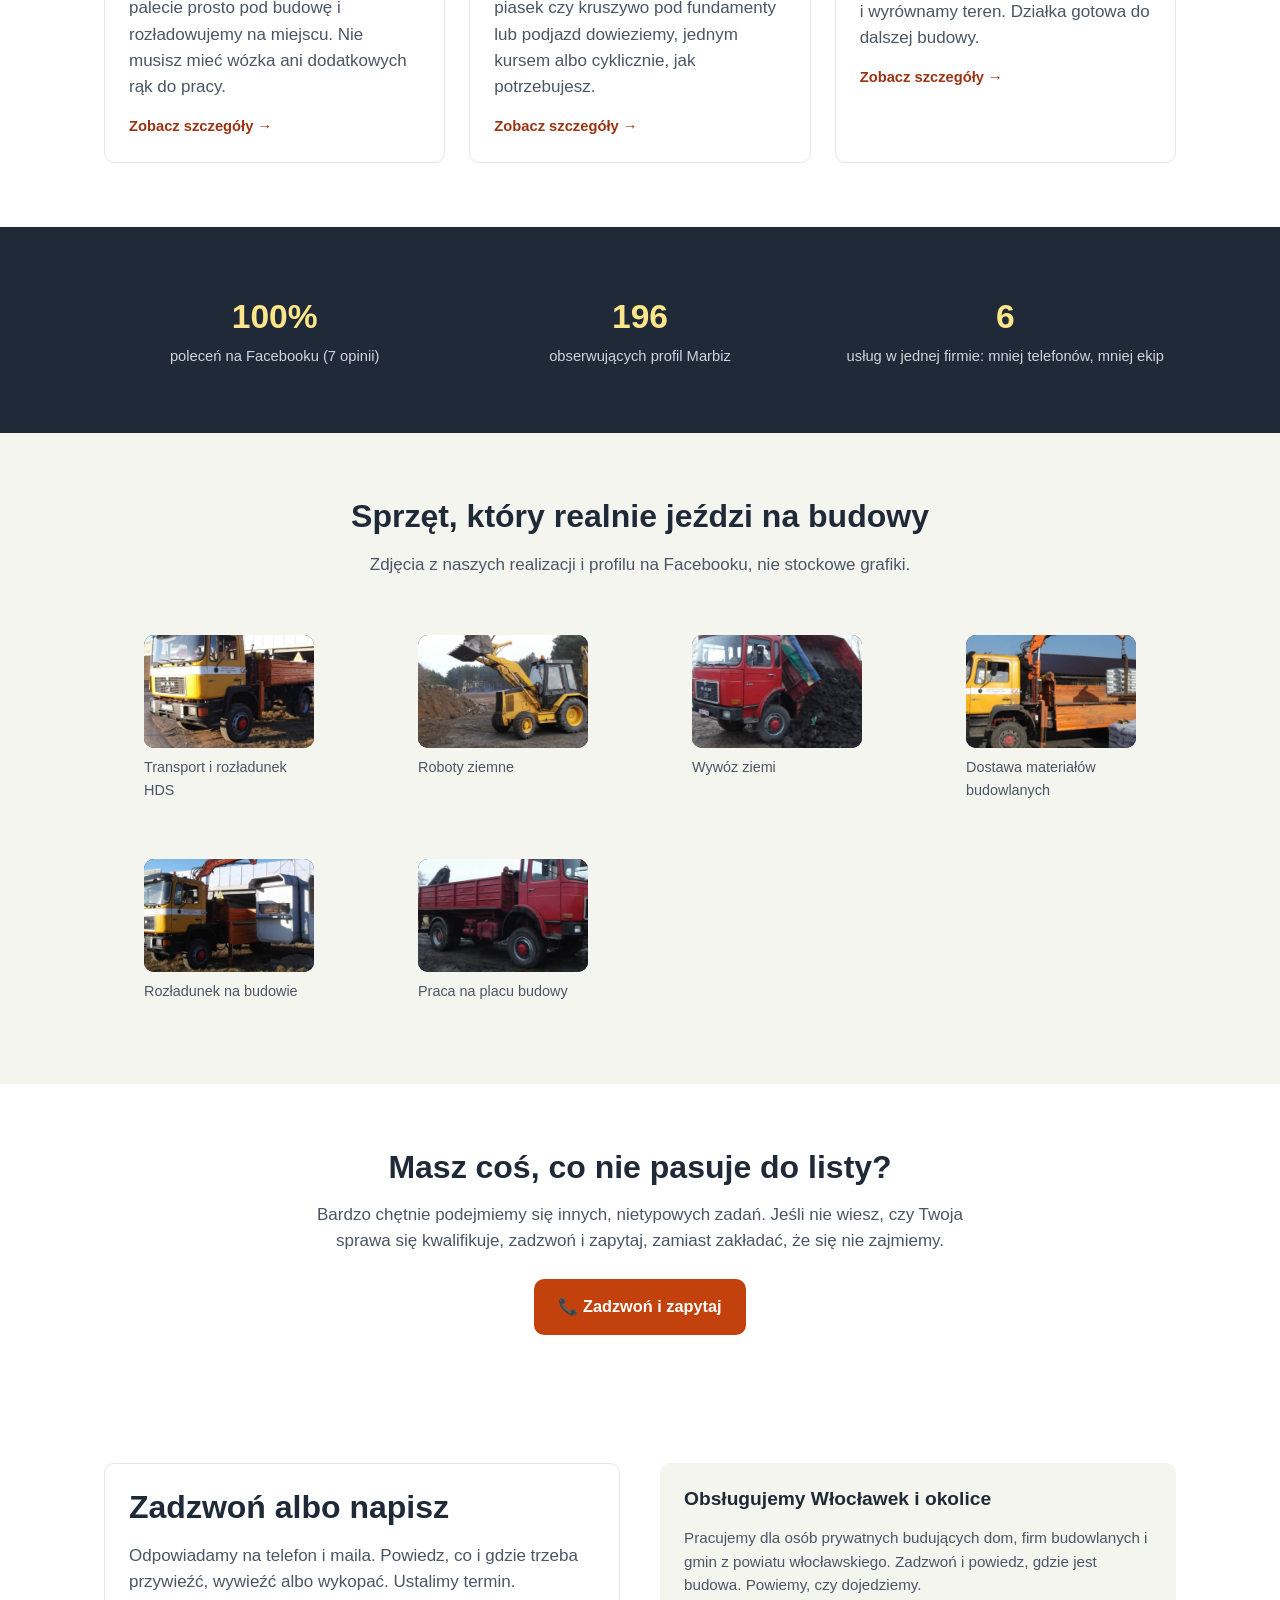
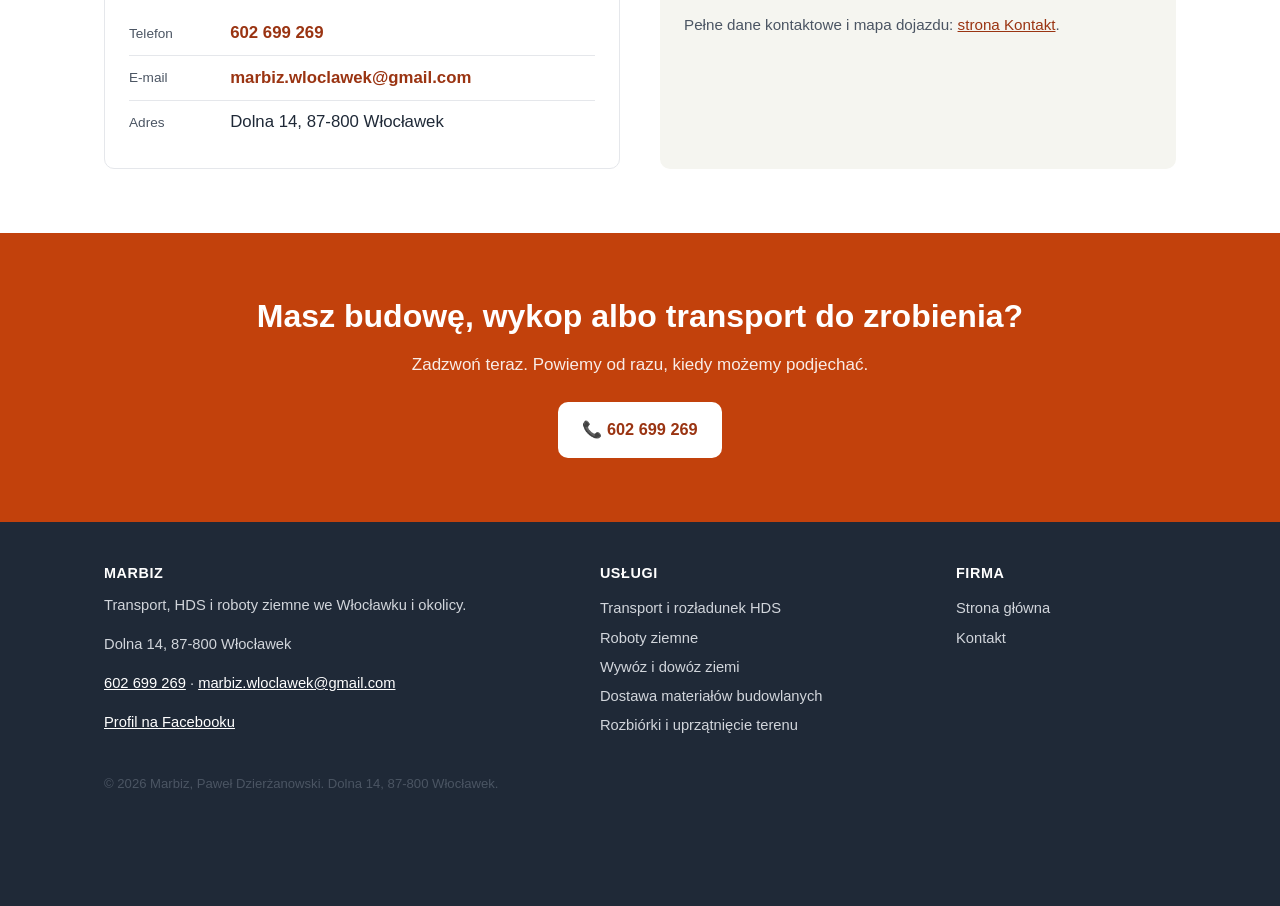
==== commit b238e067: "Przegląd anti-slop: tryb ciemny, reduced-motion, czystka myślników - 94 pauzy (—) wycięte do zera; z" ====
--- a/index.html
+++ b/index.html
@@ -3,7 +3,7 @@
 <head>
 <meta charset="UTF-8">
 <meta name="viewport" content="width=device-width, initial-scale=1">
-<title>Marbiz Włocławek — transport, HDS i roboty ziemne</title>
+<title>Marbiz Włocławek: transport, HDS i roboty ziemne</title>
 <meta name="description" content="Transport wywrotką, żuraw HDS, koparka i wywóz ziemi we Włocławku i okolicy. Zadzwoń: 602 699 269, umówimy termin tego samego dnia.">
 <link rel="stylesheet" href="css/styles.css">
 <script type="application/ld+json">
@@ -29,7 +29,7 @@
 </head>
 <body>
 
-<div id="draft-banner"><strong>Wersja robocza</strong> — do uzupełnienia: NIP do stopki, zdjęcia w oryginalnej rozdzielczości</div>
+<div id="draft-banner"><strong>Wersja robocza.</strong> Do uzupełnienia: NIP do stopki, zdjęcia w oryginalnej rozdzielczości.</div>
 
 <header class="site-header">
   <div class="header-inner">
@@ -53,8 +53,8 @@
 <section class="hero">
   <div class="hero-inner">
     <div>
-      <h1>Ziemia, kruszywo i materiały — dowiezione i rozładowane tego samego dnia</h1>
-      <p class="lead">Transport wywrotką, żuraw HDS i koparka w jednym miejscu. Wykop pod fundamenty, wywóz ziemi z budowy, dowóz piasku pod podjazd — zadzwoń, a ustalimy termin.</p>
+      <h1>Ziemia, kruszywo i materiały dowiezione i rozładowane tego samego dnia</h1>
+      <p class="lead">Transport wywrotką, żuraw HDS i koparka w jednym miejscu. Wykop pod fundamenty, wywóz ziemi z budowy, dowóz piasku pod podjazd. Zadzwoń, a ustalimy termin.</p>
       <div class="cta-row">
         <a class="btn btn-primary" href="tel:+48602699269">📞 Zadzwoń: 602 699 269</a>
         <a class="btn btn-secondary" href="/kontakt/">Zobacz dane kontaktowe</a>
@@ -74,48 +74,48 @@
   <div class="container">
     <div class="section-head">
       <h2>Co przywieziemy, rozładujemy albo wykopiemy</h2>
-      <p>Sześć usług, które robimy najczęściej — dla osób budujących dom, firm budowlanych i gmin z okolic Włocławka.</p>
+      <p>Sześć usług, które robimy najczęściej dla osób budujących dom, firm budowlanych i gmin z okolic Włocławka.</p>
     </div>
     <div class="services-grid">
 
       <div class="service-card">
         <div class="icon">1</div>
         <h3>Transport wywrotką</h3>
-        <p>Przywieziemy piasek, żwir albo ziemię prosto na Twoją budowę — wywrotką Mercedes Actros (3- i 4-osiową) albo MAN-em, zależnie od tego, ile materiału potrzebujesz.</p>
+        <p>Przywieziemy piasek, żwir albo ziemię prosto na Twoją budowę wywrotką Mercedes Actros albo MAN-em, zależnie od tego, ile materiału potrzebujesz.</p>
       </div>
 
       <div class="service-card">
         <div class="icon">2</div>
         <h3>Transport i rozładunek HDS</h3>
-        <p>Nie musisz szukać dźwigu ani rozładowywać ręcznie — żuraw HDS zdejmie ładunek z auta i postawi go dokładnie tam, gdzie wskażesz na działce.</p>
+        <p>Nie musisz szukać dźwigu ani rozładowywać ręcznie. Żuraw HDS zdejmie ładunek z auta i postawi go dokładnie tam, gdzie wskażesz na działce.</p>
         <a class="more" href="/transport-hds/">Zobacz szczegóły →</a>
       </div>
 
       <div class="service-card">
         <div class="icon">3</div>
         <h3>Roboty ziemne</h3>
-        <p>Wykopiemy fundamenty pod dom, wyrównamy działkę albo wykopiemy rów — koparko-ładowarką na większych powierzchniach, minikoparką tam, gdzie nie ma miejsca na duży sprzęt.</p>
+        <p>Wykopiemy fundamenty pod dom, wyrównamy działkę albo wykopiemy rów: koparko-ładowarką na większych powierzchniach, minikoparką tam, gdzie nie ma miejsca na duży sprzęt.</p>
         <a class="more" href="/roboty-ziemne/">Zobacz szczegóły →</a>
       </div>
 
       <div class="service-card">
         <div class="icon">4</div>
         <h3>Dostawa materiałów budowlanych</h3>
-        <p>Zamówione materiały dowozimy na palecie prosto pod budowę i rozładowujemy na miejscu — nie musisz mieć wózka ani dodatkowych rąk do pracy.</p>
+        <p>Zamówione materiały dowozimy na palecie prosto pod budowę i rozładowujemy na miejscu. Nie musisz mieć wózka ani dodatkowych rąk do pracy.</p>
         <a class="more" href="/transport-materialow/">Zobacz szczegóły →</a>
       </div>
 
       <div class="service-card">
         <div class="icon">5</div>
         <h3>Wywóz i dowóz ziemi oraz kruszyw</h3>
-        <p>Ziemię z wykopu wywieziemy, a piasek czy kruszywo pod fundamenty lub podjazd dowieziemy — jednym kursem albo cyklicznie, jak potrzebujesz.</p>
+        <p>Ziemię z wykopu wywieziemy, a piasek czy kruszywo pod fundamenty lub podjazd dowieziemy, jednym kursem albo cyklicznie, jak potrzebujesz.</p>
         <a class="more" href="/wywoz-ziemi/">Zobacz szczegóły →</a>
       </div>
 
       <div class="service-card">
         <div class="icon">6</div>
         <h3>Rozbiórki i uprzątnięcie terenu</h3>
-        <p>Rozbierzemy stary budynek albo fundament, usunięmy pnie po wycince i wyrównamy teren — działka gotowa do dalszej budowy.</p>
+        <p>Rozbierzemy stary budynek albo fundament, usunięmy pnie po wycince i wyrównamy teren. Działka gotowa do dalszej budowy.</p>
         <a class="more" href="/rozbiorki/">Zobacz szczegóły →</a>
       </div>
 
@@ -135,7 +135,7 @@
     </div>
     <div class="proof-item">
       <span class="num">6</span>
-      <span class="label">usług w jednej firmie — mniej telefonów, mniej ekip</span>
+      <span class="label">usług w jednej firmie: mniej telefonów, mniej ekip</span>
     </div>
   </div>
 </section>
@@ -144,7 +144,7 @@
   <div class="container">
     <div class="section-head">
       <h2>Sprzęt, który realnie jeździ na budowy</h2>
-      <p>Zdjęcia z naszych realizacji i profilu na Facebooku — nie stockowe grafiki.</p>
+      <p>Zdjęcia z naszych realizacji i profilu na Facebooku, nie stockowe grafiki.</p>
     </div>
     <div class="gallery-grid">
 
@@ -164,21 +164,21 @@
 
       <figure class="gallery-item">
         <div class="photo-frame">
-          <img src="img/marbiz-04.png" alt="Wywrotka MAN wysypuje ziemię — transport i wywóz ziemi Marbiz" loading="lazy">
+          <img src="img/marbiz-04.png" alt="Wywrotka MAN wysypująca ziemię, transport i wywóz ziemi Marbiz" loading="lazy">
         </div>
         <figcaption>Wywóz ziemi</figcaption>
       </figure>
 
       <figure class="gallery-item">
         <div class="photo-frame">
-          <img src="img/marbiz-06.png" alt="Rozładunek palet materiałów budowlanych żurawiem HDS — Marbiz" loading="lazy">
+          <img src="img/marbiz-06.png" alt="Rozładunek palet materiałów budowlanych żurawiem HDS, firma Marbiz" loading="lazy">
         </div>
         <figcaption>Dostawa materiałów budowlanych</figcaption>
       </figure>
 
       <figure class="gallery-item">
         <div class="photo-frame">
-          <img src="img/marbiz-03.png" alt="Rozładunek kontenera żurawiem HDS — Marbiz Włocławek" loading="lazy">
+          <img src="img/marbiz-03.png" alt="Rozładunek kontenera żurawiem HDS, Marbiz Włocławek" loading="lazy">
         </div>
         <figcaption>Rozładunek na budowie</figcaption>
       </figure>
@@ -197,7 +197,7 @@
 <section id="nietypowe">
   <div class="container" style="max-width:700px; text-align:center;">
     <h2>Masz coś, co nie pasuje do listy?</h2>
-    <p>Bardzo chętnie podejmiemy się innych, nietypowych zadań. Jeśli nie wiesz, czy Twoja sprawa się kwalifikuje — zadzwoń i zapytaj, zamiast zakładać, że się nie zajmiemy.</p>
+    <p>Bardzo chętnie podejmiemy się innych, nietypowych zadań. Jeśli nie wiesz, czy Twoja sprawa się kwalifikuje, zadzwoń i zapytaj, zamiast zakładać, że się nie zajmiemy.</p>
     <div class="cta-row" style="justify-content:center;">
       <a class="btn btn-primary" href="tel:+48602699269">📞 Zadzwoń i zapytaj</a>
     </div>
@@ -209,7 +209,7 @@
     <div class="contact-grid">
       <div class="contact-card">
         <h2>Zadzwoń albo napisz</h2>
-        <p>Odpowiadamy na telefon i maila. Powiedz, co i gdzie trzeba przywieźć, wywieźć albo wykopać — ustalimy termin.</p>
+        <p>Odpowiadamy na telefon i maila. Powiedz, co i gdzie trzeba przywieźć, wywieźć albo wykopać. Ustalimy termin.</p>
         <div class="contact-line">
           <span class="label">Telefon</span>
           <a href="tel:+48602699269">602 699 269</a>
@@ -225,7 +225,7 @@
       </div>
       <div class="hours-note">
         <h3>Obsługujemy Włocławek i okolice</h3>
-        <p>Pracujemy dla osób prywatnych budujących dom, firm budowlanych i gmin z powiatu włocławskiego. Zadzwoń i powiedz, gdzie jest budowa — powiemy, czy dojedziemy.</p>
+        <p>Pracujemy dla osób prywatnych budujących dom, firm budowlanych i gmin z powiatu włocławskiego. Zadzwoń i powiedz, gdzie jest budowa. Powiemy, czy dojedziemy.</p>
         <p>Pełne dane kontaktowe i mapa dojazdu: <a href="/kontakt/">strona Kontakt</a>.</p>
       </div>
     </div>
@@ -235,7 +235,7 @@
 <section class="cta-band">
   <div class="container">
     <h2>Masz budowę, wykop albo transport do zrobienia?</h2>
-    <p>Zadzwoń teraz — powiemy od razu, kiedy możemy podjechać.</p>
+    <p>Zadzwoń teraz. Powiemy od razu, kiedy możemy podjechać.</p>
     <div class="cta-row" style="justify-content:center;">
       <a class="btn btn-primary" href="tel:+48602699269">📞 602 699 269</a>
     </div>
@@ -270,8 +270,8 @@
     </div>
   </div>
   <div class="container foot-legal">
-    <!-- LUKA: NIP firmy nieznany na dzień budowy strony — dopisać w stopce po otrzymaniu od klienta. -->
-    <p>© 2026 Marbiz, Paweł Dzierżanowski — Dolna 14, 87-800 Włocławek.</p>
+    <!-- LUKA: NIP firmy nieznany na dzień budowy strony. Dopisać w stopce po otrzymaniu od klienta. -->
+    <p>© 2026 Marbiz, Paweł Dzierżanowski. Dolna 14, 87-800 Włocławek.</p>
   </div>
 </footer>
 
--- a/css/styles.css
+++ b/css/styles.css
@@ -5,12 +5,16 @@
 :root {
   --color-bg: #ffffff;
   --color-bg-alt: #f5f5f0;
+  --color-surface: #ffffff;
   --color-text: #1f2937;
   --color-text-muted: #4b5563;
   --color-border: #e5e7eb;
-  --color-accent: #c2410c;      /* pomarańcz — kontrast 5.18:1 z bielą, AA */
-  --color-accent-dark: #9a3412; /* kontrast 7.31:1 z bielą */
-  --color-dark: #1f2937;        /* grafit — kontrast 14.68:1 z bielą */
+  --color-accent: #c2410c;      /* pomarańcz, tło przycisków z białym tekstem: kontrast 5.18:1, AA */
+  --color-accent-dark: #9a3412; /* pomarańcz ciemny, hover przycisków / tekst na białej pigułce: kontrast 7.31:1 */
+  --color-link: #9a3412;        /* kolor linków i haczyków na zmiennym tle strony (jasny/ciemny motyw) */
+  --color-link-hover: #c2410c;
+  --color-dark: #1f2937;        /* grafit, tło stałych sekcji brandowych (header/hero/stopka): kontrast 14.68:1 z bielą */
+  --color-heading: #1f2937;     /* kolor nagłówków na zmiennym tle strony, patrz uwaga w bloku dark mode */
   --color-badge-bg: #fde68a;
   --color-badge-text: #1f2937;  /* kontrast 11.79:1 */
 
@@ -23,6 +27,30 @@
   --space-5: 4rem;
 
   --font-body: -apple-system, BlinkMacSystemFont, "Segoe UI", Roboto, Helvetica, Arial, sans-serif;
+}
+
+/* ---------- Tryb ciemny ----------
+   Sekcje z tłem stałym brandowym (header, hero, proof-band, cta-band, stopka,
+   trust-bar, mobile-call-bar) używają var(--color-dark) / var(--color-accent) /
+   var(--color-badge-bg) już dziś i mają własny, zawsze poprawny kontrast tekstu
+   niezależnie od motywu — te NIE są tu nadpisywane (to nie jest odwracanie
+   sekcji w środku strony, to stałe bloki marki obecne w obu motywach).
+   Nadpisywane jest płótno strony: tło, tekst, obramowania, karty. Osobno
+   --color-heading: h1/h2/h3 poza hero/cta-band siedzą na tym zmiennym płótnie
+   (nie na stałym --color-dark), więc same muszą się rozjaśnić w trybie ciemnym
+   — inaczej grafit na graficie jest nieczytelny (złapane na zrzucie ekranu). */
+@media (prefers-color-scheme: dark) {
+  :root {
+    --color-bg: #15181c;        /* niepełna czerń, nie #000000 */
+    --color-bg-alt: #1c2027;
+    --color-surface: #1c2027;
+    --color-text: #e6e8eb;      /* niepełna biel, nie #ffffff */
+    --color-text-muted: #a3abb5;
+    --color-border: #2d323a;
+    --color-link: #fb923c;      /* jaśniejszy pomarańcz: kontrast 7,87:1 na #15181c */
+    --color-link-hover: #fdba74;
+    --color-heading: #f3f4f6;   /* kontrast ~16,7:1 na #15181c */
+  }
 }
 
 * { box-sizing: border-box; }
@@ -43,13 +71,13 @@
 
 img { max-width: 100%; display: block; }
 
-a { color: var(--color-accent-dark); }
-a:hover { color: var(--color-accent); }
+a { color: var(--color-link); }
+a:hover { color: var(--color-link-hover); }
 
 h1, h2, h3 {
   line-height: 1.2;
   margin: 0 0 var(--space-2);
-  color: var(--color-dark);
+  color: var(--color-heading);
 }
 
 h1 { font-size: clamp(1.9rem, 4.5vw, 2.9rem); }
@@ -251,7 +279,7 @@
   gap: var(--space-3);
 }
 .service-card {
-  background: #fff;
+  background: var(--color-surface);
   border: 1px solid var(--color-border);
   border-radius: var(--radius);
   padding: var(--space-3);
@@ -262,7 +290,7 @@
 .service-card .icon {
   width: 44px;
   height: 44px;
-  border-radius: 8px;
+  border-radius: var(--radius);
   background: var(--color-dark);
   color: var(--color-badge-bg);
   display: flex;
@@ -343,7 +371,7 @@
   position: absolute;
   left: 0;
   top: 0;
-  color: var(--color-accent-dark);
+  color: var(--color-link);
   font-weight: 800;
 }
 
@@ -377,7 +405,7 @@
 }
 .contact-grid > * { min-width: 0; }
 .contact-card {
-  background: #fff;
+  background: var(--color-surface);
   border: 1px solid var(--color-border);
   border-radius: var(--radius);
   padding: var(--space-3);
@@ -507,3 +535,18 @@
   .container { padding: 0 var(--space-2); }
   section { padding: var(--space-4) 0; }
 }
+
+/* ---------- prefers-reduced-motion ----------
+   Strona nie ma dziś żadnych transition/animation — jedyny ruch przeglądarki
+   to płynne przewijanie po kliknięciu kotwicy (html { scroll-behavior: smooth }).
+   Blok poniżej je wygasza i jest zabezpieczeniem na przyszłość: każdy kolejny
+   transition/animation dodany do tego pliku automatycznie się tu wyłączy. */
+@media (prefers-reduced-motion: reduce) {
+  html { scroll-behavior: auto; }
+  *, *::before, *::after {
+    animation-duration: 0.01ms !important;
+    animation-iteration-count: 1 !important;
+    transition-duration: 0.01ms !important;
+    scroll-behavior: auto !important;
+  }
+}
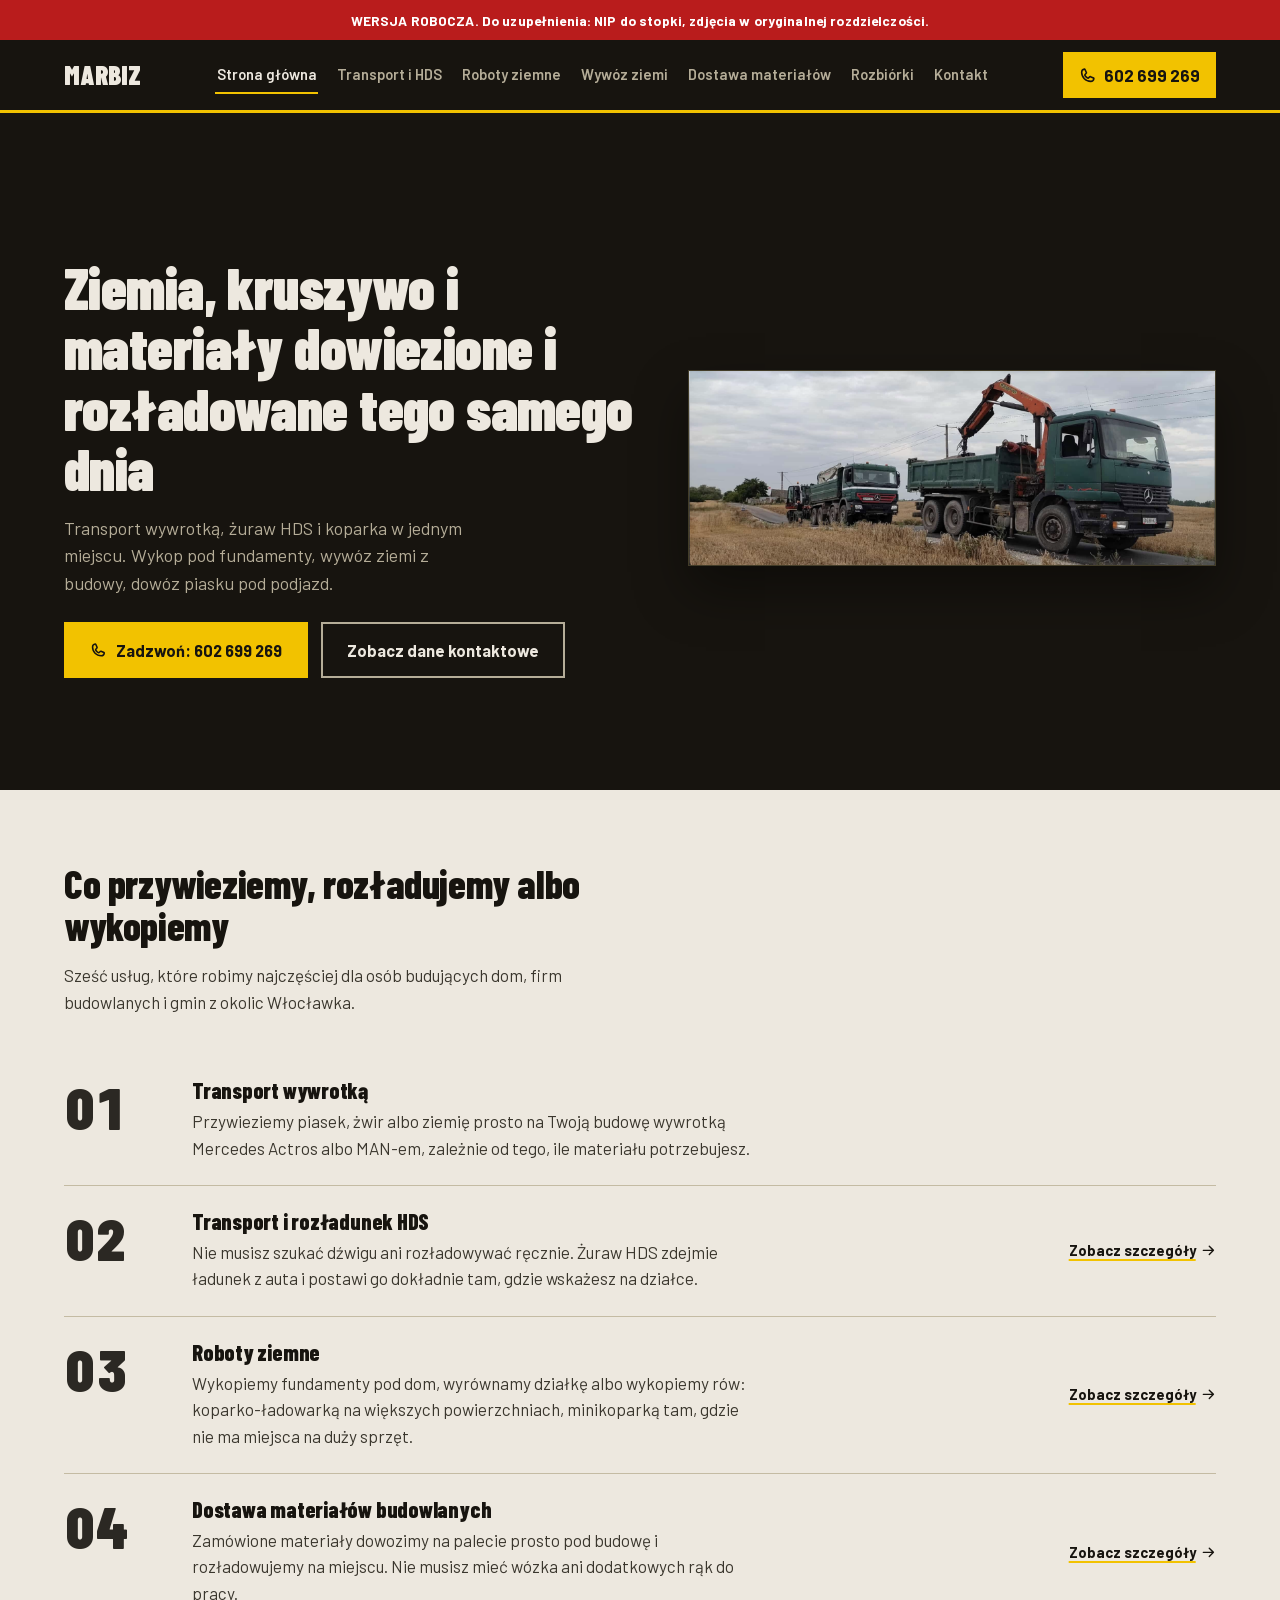
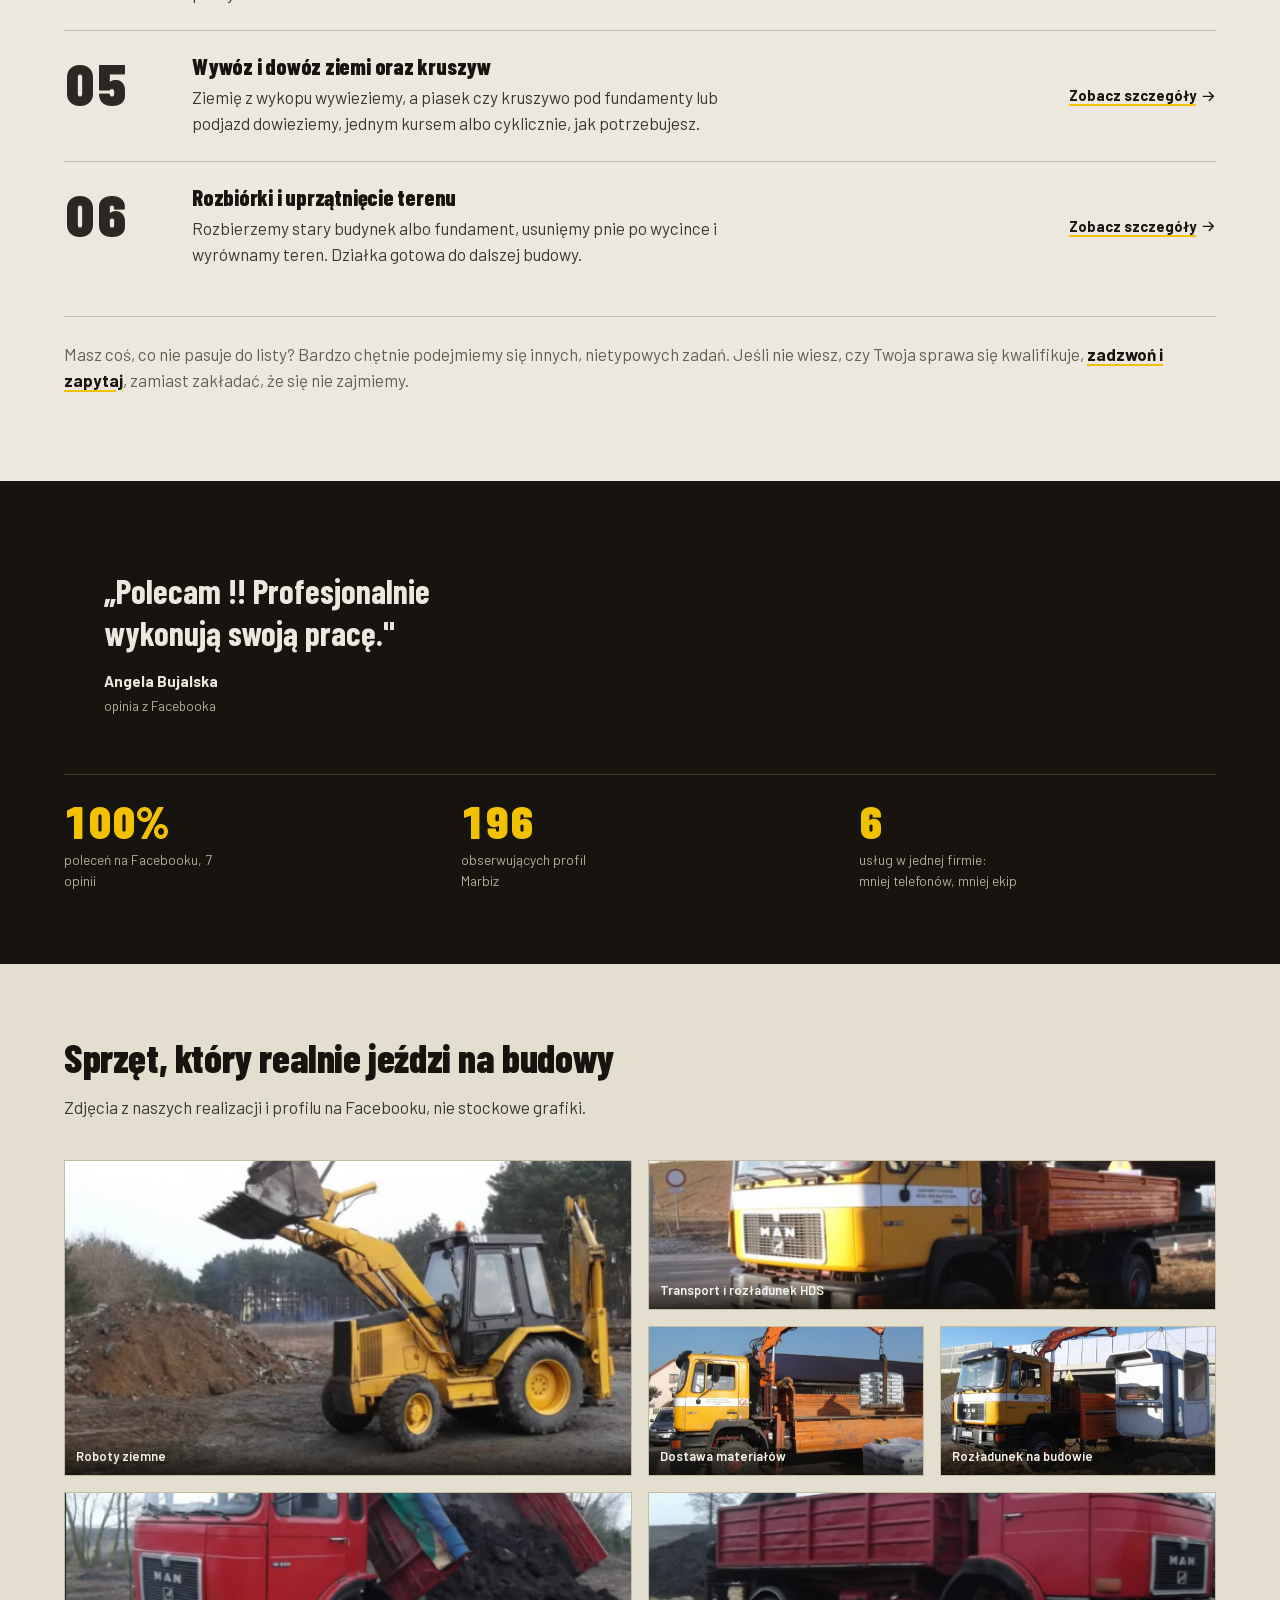
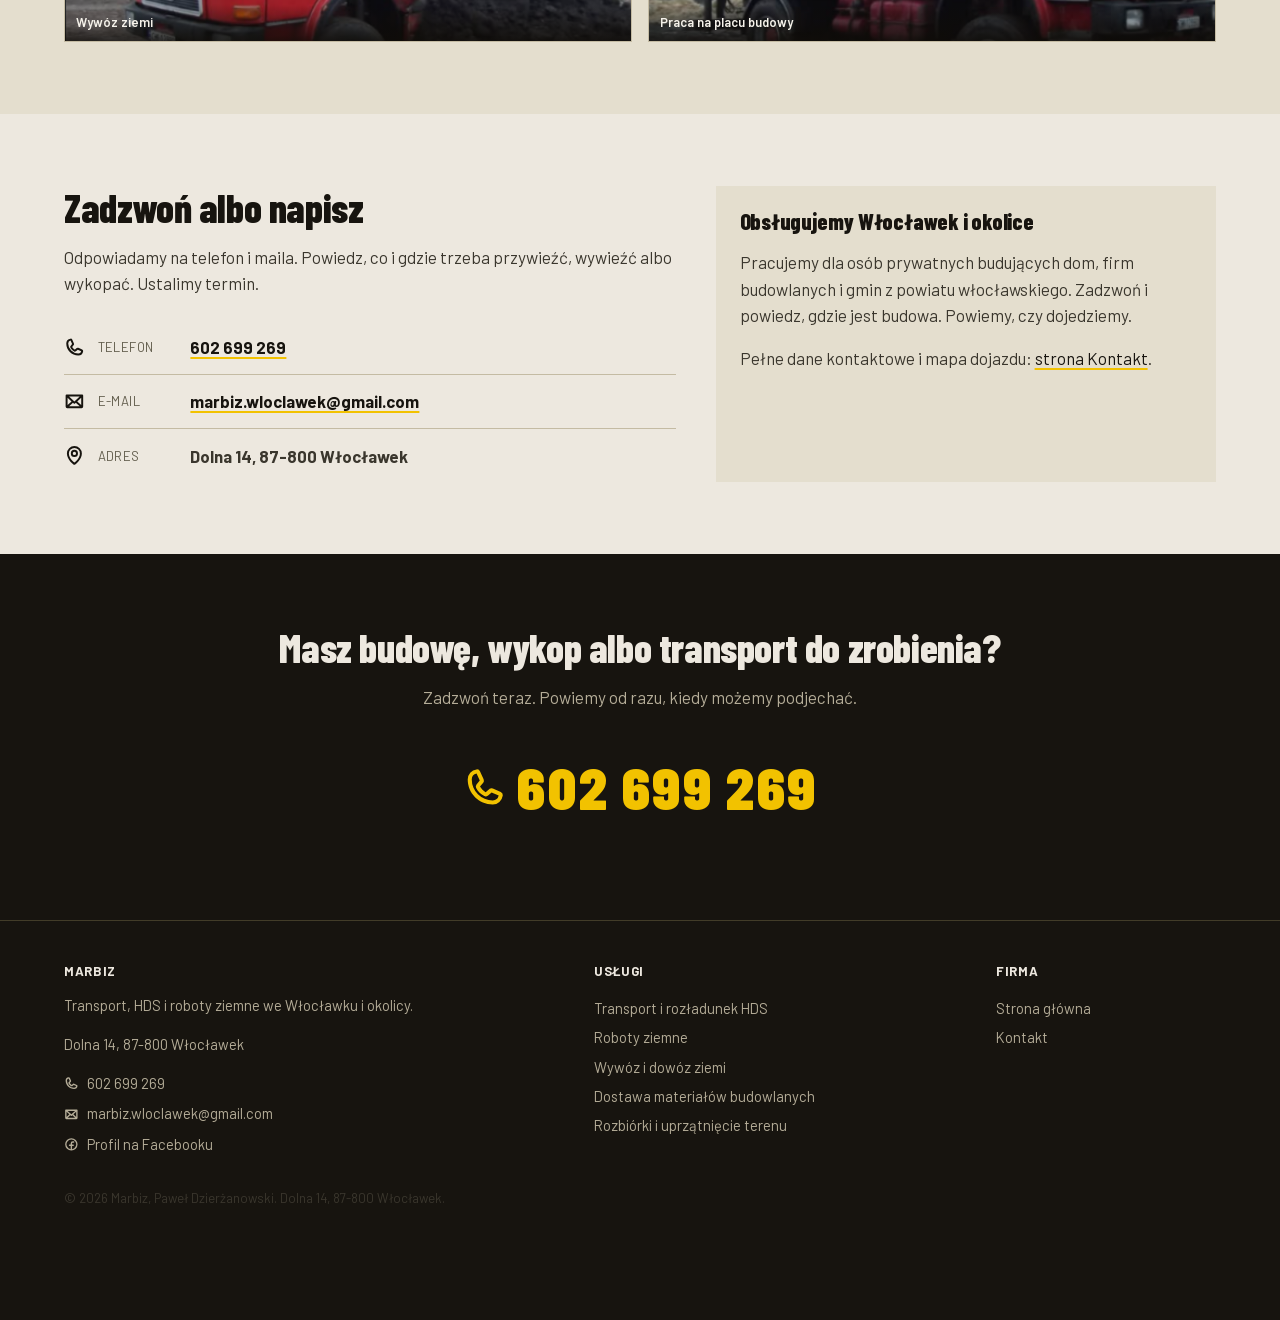
==== commit e8496d68: "Przeprojektowanie wizualne: wernakular ciezkiego sprzetu Powod: "design wyglada amatorsko" (Bartek)." ====
--- a/index.html
+++ b/index.html
@@ -35,7 +35,6 @@
   <div class="header-inner">
     <a href="/" class="brand">
       <span class="brand-name">MARBIZ</span>
-      <span class="brand-tagline">Transport · HDS · roboty ziemne · Włocławek</span>
     </a>
     <nav class="main-nav" aria-label="Główna nawigacja">
       <a href="/" aria-current="page">Strona główna</a>
@@ -46,7 +45,10 @@
       <a href="/rozbiorki/">Rozbiórki</a>
       <a href="/kontakt/">Kontakt</a>
     </nav>
-    <a class="header-cta" href="tel:+48602699269">📞 602 699 269</a>
+    <a class="header-cta" href="tel:+48602699269">
+      <span class="icon"><svg xmlns="http://www.w3.org/2000/svg" viewBox="0 0 256 256" fill="currentColor"><path d="M224,154.8l-47.09-21.11-.18-.08a19.94,19.94,0,0,0-19,1.75,13.08,13.08,0,0,0-1.12.84l-22.31,19c-13-7.05-26.43-20.37-33.49-33.21l19.06-22.66a11.76,11.76,0,0,0,.85-1.15,20,20,0,0,0,1.66-18.83,1.42,1.42,0,0,1-.08-.18L101.2,32A20.06,20.06,0,0,0,80.42,20.15,60.27,60.27,0,0,0,28,80c0,81.61,66.39,148,148,148a60.27,60.27,0,0,0,59.85-52.42A20.06,20.06,0,0,0,224,154.8ZM176,204A124.15,124.15,0,0,1,52,80,36.29,36.29,0,0,1,80.48,44.46l18.82,42L80.14,109.28a12,12,0,0,0-.86,1.16A20,20,0,0,0,78,130.08c9.42,19.28,28.83,38.56,48.31,48A20,20,0,0,0,146,176.63a11.63,11.63,0,0,0,1.11-.85l22.43-19.07,42,18.81A36.29,36.29,0,0,1,176,204Z"/></svg></span>
+      602 699 269
+    </a>
   </div>
 </header>
 
@@ -54,21 +56,20 @@
   <div class="hero-inner">
     <div>
       <h1>Ziemia, kruszywo i materiały dowiezione i rozładowane tego samego dnia</h1>
-      <p class="lead">Transport wywrotką, żuraw HDS i koparka w jednym miejscu. Wykop pod fundamenty, wywóz ziemi z budowy, dowóz piasku pod podjazd. Zadzwoń, a ustalimy termin.</p>
+      <p class="lead">Transport wywrotką, żuraw HDS i koparka w jednym miejscu. Wykop pod fundamenty, wywóz ziemi z budowy, dowóz piasku pod podjazd.</p>
       <div class="cta-row">
-        <a class="btn btn-primary" href="tel:+48602699269">📞 Zadzwoń: 602 699 269</a>
-        <a class="btn btn-secondary" href="/kontakt/">Zobacz dane kontaktowe</a>
-      </div>
-    </div>
-    <div class="hero-photo">
+        <a class="btn btn-primary" href="tel:+48602699269">
+          <span class="icon"><svg xmlns="http://www.w3.org/2000/svg" viewBox="0 0 256 256" fill="currentColor"><path d="M224,154.8l-47.09-21.11-.18-.08a19.94,19.94,0,0,0-19,1.75,13.08,13.08,0,0,0-1.12.84l-22.31,19c-13-7.05-26.43-20.37-33.49-33.21l19.06-22.66a11.76,11.76,0,0,0,.85-1.15,20,20,0,0,0,1.66-18.83,1.42,1.42,0,0,1-.08-.18L101.2,32A20.06,20.06,0,0,0,80.42,20.15,60.27,60.27,0,0,0,28,80c0,81.61,66.39,148,148,148a60.27,60.27,0,0,0,59.85-52.42A20.06,20.06,0,0,0,224,154.8ZM176,204A124.15,124.15,0,0,1,52,80,36.29,36.29,0,0,1,80.48,44.46l18.82,42L80.14,109.28a12,12,0,0,0-.86,1.16A20,20,0,0,0,78,130.08c9.42,19.28,28.83,38.56,48.31,48A20,20,0,0,0,146,176.63a11.63,11.63,0,0,0,1.11-.85l22.43-19.07,42,18.81A36.29,36.29,0,0,1,176,204Z"/></svg></span>
+          Zadzwoń: 602 699 269
+        </a>
+        <a class="btn btn-outline-invert" href="/kontakt/">Zobacz dane kontaktowe</a>
+      </div>
+    </div>
+    <div class="hero-photo no-crop">
       <img src="img/marbiz-01.png" alt="Wywrotki Mercedes Actros z HDS i minikoparka Marbiz na budowie drogi pod Włocławkiem" width="1568" height="578">
     </div>
   </div>
 </section>
-
-<div class="trust-bar">
-  ★★★★★ 100% poleceń przy 7 opiniach na Facebooku <span class="muted">· 196 obserwujących profilu Marbiz</span>
-</div>
 
 <section id="uslugi">
   <div class="container">
@@ -76,66 +77,103 @@
       <h2>Co przywieziemy, rozładujemy albo wykopiemy</h2>
       <p>Sześć usług, które robimy najczęściej dla osób budujących dom, firm budowlanych i gmin z okolic Włocławka.</p>
     </div>
-    <div class="services-grid">
-
-      <div class="service-card">
-        <div class="icon">1</div>
-        <h3>Transport wywrotką</h3>
-        <p>Przywieziemy piasek, żwir albo ziemię prosto na Twoją budowę wywrotką Mercedes Actros albo MAN-em, zależnie od tego, ile materiału potrzebujesz.</p>
-      </div>
-
-      <div class="service-card">
-        <div class="icon">2</div>
-        <h3>Transport i rozładunek HDS</h3>
-        <p>Nie musisz szukać dźwigu ani rozładowywać ręcznie. Żuraw HDS zdejmie ładunek z auta i postawi go dokładnie tam, gdzie wskażesz na działce.</p>
-        <a class="more" href="/transport-hds/">Zobacz szczegóły →</a>
-      </div>
-
-      <div class="service-card">
-        <div class="icon">3</div>
-        <h3>Roboty ziemne</h3>
-        <p>Wykopiemy fundamenty pod dom, wyrównamy działkę albo wykopiemy rów: koparko-ładowarką na większych powierzchniach, minikoparką tam, gdzie nie ma miejsca na duży sprzęt.</p>
-        <a class="more" href="/roboty-ziemne/">Zobacz szczegóły →</a>
-      </div>
-
-      <div class="service-card">
-        <div class="icon">4</div>
-        <h3>Dostawa materiałów budowlanych</h3>
-        <p>Zamówione materiały dowozimy na palecie prosto pod budowę i rozładowujemy na miejscu. Nie musisz mieć wózka ani dodatkowych rąk do pracy.</p>
-        <a class="more" href="/transport-materialow/">Zobacz szczegóły →</a>
-      </div>
-
-      <div class="service-card">
-        <div class="icon">5</div>
-        <h3>Wywóz i dowóz ziemi oraz kruszyw</h3>
-        <p>Ziemię z wykopu wywieziemy, a piasek czy kruszywo pod fundamenty lub podjazd dowieziemy, jednym kursem albo cyklicznie, jak potrzebujesz.</p>
-        <a class="more" href="/wywoz-ziemi/">Zobacz szczegóły →</a>
-      </div>
-
-      <div class="service-card">
-        <div class="icon">6</div>
-        <h3>Rozbiórki i uprzątnięcie terenu</h3>
-        <p>Rozbierzemy stary budynek albo fundament, usunięmy pnie po wycince i wyrównamy teren. Działka gotowa do dalszej budowy.</p>
-        <a class="more" href="/rozbiorki/">Zobacz szczegóły →</a>
-      </div>
-
-    </div>
-  </div>
-</section>
-
-<section class="proof-band">
-  <div class="container">
-    <div class="proof-item">
-      <span class="num">100%</span>
-      <span class="label">poleceń na Facebooku (7 opinii)</span>
-    </div>
-    <div class="proof-item">
-      <span class="num">196</span>
-      <span class="label">obserwujących profil Marbiz</span>
-    </div>
-    <div class="proof-item">
-      <span class="num">6</span>
-      <span class="label">usług w jednej firmie: mniej telefonów, mniej ekip</span>
+
+    <div class="row-list">
+
+      <article class="row-item">
+        <span class="row-num tabular">01</span>
+        <div class="row-body">
+          <h3>Transport wywrotką</h3>
+          <p>Przywieziemy piasek, żwir albo ziemię prosto na Twoją budowę wywrotką Mercedes Actros albo MAN-em, zależnie od tego, ile materiału potrzebujesz.</p>
+        </div>
+      </article>
+
+      <article class="row-item">
+        <span class="row-num tabular">02</span>
+        <div class="row-body">
+          <h3>Transport i rozładunek HDS</h3>
+          <p>Nie musisz szukać dźwigu ani rozładowywać ręcznie. Żuraw HDS zdejmie ładunek z auta i postawi go dokładnie tam, gdzie wskażesz na działce.</p>
+        </div>
+        <a class="row-link" href="/transport-hds/">Zobacz szczegóły
+          <span class="icon"><svg xmlns="http://www.w3.org/2000/svg" viewBox="0 0 256 256" fill="currentColor"><path d="M224.49,136.49l-72,72a12,12,0,0,1-17-17L187,140H40a12,12,0,0,1,0-24H187L135.51,64.48a12,12,0,0,1,17-17l72,72A12,12,0,0,1,224.49,136.49Z"/></svg></span>
+        </a>
+      </article>
+
+      <article class="row-item">
+        <span class="row-num tabular">03</span>
+        <div class="row-body">
+          <h3>Roboty ziemne</h3>
+          <p>Wykopiemy fundamenty pod dom, wyrównamy działkę albo wykopiemy rów: koparko-ładowarką na większych powierzchniach, minikoparką tam, gdzie nie ma miejsca na duży sprzęt.</p>
+        </div>
+        <a class="row-link" href="/roboty-ziemne/">Zobacz szczegóły
+          <span class="icon"><svg xmlns="http://www.w3.org/2000/svg" viewBox="0 0 256 256" fill="currentColor"><path d="M224.49,136.49l-72,72a12,12,0,0,1-17-17L187,140H40a12,12,0,0,1,0-24H187L135.51,64.48a12,12,0,0,1,17-17l72,72A12,12,0,0,1,224.49,136.49Z"/></svg></span>
+        </a>
+      </article>
+
+      <article class="row-item">
+        <span class="row-num tabular">04</span>
+        <div class="row-body">
+          <h3>Dostawa materiałów budowlanych</h3>
+          <p>Zamówione materiały dowozimy na palecie prosto pod budowę i rozładowujemy na miejscu. Nie musisz mieć wózka ani dodatkowych rąk do pracy.</p>
+        </div>
+        <a class="row-link" href="/transport-materialow/">Zobacz szczegóły
+          <span class="icon"><svg xmlns="http://www.w3.org/2000/svg" viewBox="0 0 256 256" fill="currentColor"><path d="M224.49,136.49l-72,72a12,12,0,0,1-17-17L187,140H40a12,12,0,0,1,0-24H187L135.51,64.48a12,12,0,0,1,17-17l72,72A12,12,0,0,1,224.49,136.49Z"/></svg></span>
+        </a>
+      </article>
+
+      <article class="row-item">
+        <span class="row-num tabular">05</span>
+        <div class="row-body">
+          <h3>Wywóz i dowóz ziemi oraz kruszyw</h3>
+          <p>Ziemię z wykopu wywieziemy, a piasek czy kruszywo pod fundamenty lub podjazd dowieziemy, jednym kursem albo cyklicznie, jak potrzebujesz.</p>
+        </div>
+        <a class="row-link" href="/wywoz-ziemi/">Zobacz szczegóły
+          <span class="icon"><svg xmlns="http://www.w3.org/2000/svg" viewBox="0 0 256 256" fill="currentColor"><path d="M224.49,136.49l-72,72a12,12,0,0,1-17-17L187,140H40a12,12,0,0,1,0-24H187L135.51,64.48a12,12,0,0,1,17-17l72,72A12,12,0,0,1,224.49,136.49Z"/></svg></span>
+        </a>
+      </article>
+
+      <article class="row-item">
+        <span class="row-num tabular">06</span>
+        <div class="row-body">
+          <h3>Rozbiórki i uprzątnięcie terenu</h3>
+          <p>Rozbierzemy stary budynek albo fundament, usunięmy pnie po wycince i wyrównamy teren. Działka gotowa do dalszej budowy.</p>
+        </div>
+        <a class="row-link" href="/rozbiorki/">Zobacz szczegóły
+          <span class="icon"><svg xmlns="http://www.w3.org/2000/svg" viewBox="0 0 256 256" fill="currentColor"><path d="M224.49,136.49l-72,72a12,12,0,0,1-17-17L187,140H40a12,12,0,0,1,0-24H187L135.51,64.48a12,12,0,0,1,17-17l72,72A12,12,0,0,1,224.49,136.49Z"/></svg></span>
+        </a>
+      </article>
+
+    </div>
+
+    <p class="row-note">Masz coś, co nie pasuje do listy? Bardzo chętnie podejmiemy się innych, nietypowych zadań. Jeśli nie wiesz, czy Twoja sprawa się kwalifikuje, <a href="tel:+48602699269">zadzwoń i zapytaj</a>, zamiast zakładać, że się nie zajmiemy.</p>
+  </div>
+</section>
+
+<section class="proof-quote">
+  <div class="container proof-quote-inner">
+    <figure>
+      <blockquote>
+        <p>„Polecam !! Profesjonalnie wykonują swoją pracę."</p>
+      </blockquote>
+      <figcaption>
+        <cite>Angela Bujalska</cite>
+        <span class="quote-source">opinia z Facebooka</span>
+      </figcaption>
+    </figure>
+
+    <div class="stat-strip">
+      <div class="stat">
+        <span class="stat-num tabular">100%</span>
+        <span class="stat-label">poleceń na Facebooku, 7 opinii</span>
+      </div>
+      <div class="stat">
+        <span class="stat-num tabular">196</span>
+        <span class="stat-label">obserwujących profil Marbiz</span>
+      </div>
+      <div class="stat">
+        <span class="stat-num tabular">6</span>
+        <span class="stat-label">usług w jednej firmie: mniej telefonów, mniej ekip</span>
+      </div>
     </div>
   </div>
 </section>
@@ -146,60 +184,32 @@
       <h2>Sprzęt, który realnie jeździ na budowy</h2>
       <p>Zdjęcia z naszych realizacji i profilu na Facebooku, nie stockowe grafiki.</p>
     </div>
-    <div class="gallery-grid">
-
-      <figure class="gallery-item">
-        <div class="photo-frame">
-          <img src="img/marbiz-02.png" alt="Samochód ciężarowy MAN z żurawiem HDS firmy Marbiz" loading="lazy">
-        </div>
+
+    <div class="mosaic">
+      <figure class="mosaic-item mosaic-a crop-corner">
+        <img src="img/marbiz-07.png" alt="Koparko-ładowarka Marbiz przy robotach ziemnych we Włocławku" loading="lazy">
+        <figcaption>Roboty ziemne</figcaption>
+      </figure>
+      <figure class="mosaic-item mosaic-b crop-corner">
+        <img src="img/marbiz-02.png" alt="Samochód ciężarowy MAN z żurawiem HDS firmy Marbiz" loading="lazy">
         <figcaption>Transport i rozładunek HDS</figcaption>
       </figure>
-
-      <figure class="gallery-item">
-        <div class="photo-frame">
-          <img src="img/marbiz-07.png" alt="Koparko-ładowarka Marbiz przy robotach ziemnych we Włocławku" loading="lazy">
-        </div>
-        <figcaption>Roboty ziemne</figcaption>
-      </figure>
-
-      <figure class="gallery-item">
-        <div class="photo-frame">
-          <img src="img/marbiz-04.png" alt="Wywrotka MAN wysypująca ziemię, transport i wywóz ziemi Marbiz" loading="lazy">
-        </div>
+      <figure class="mosaic-item mosaic-c crop-corner">
+        <img src="img/marbiz-06.png" alt="Rozładunek palet materiałów budowlanych żurawiem HDS, firma Marbiz" loading="lazy">
+        <figcaption>Dostawa materiałów</figcaption>
+      </figure>
+      <figure class="mosaic-item mosaic-d crop-corner">
+        <img src="img/marbiz-03.png" alt="Rozładunek kontenera żurawiem HDS, Marbiz Włocławek" loading="lazy">
+        <figcaption>Rozładunek na budowie</figcaption>
+      </figure>
+      <figure class="mosaic-item mosaic-e crop-corner">
+        <img src="img/marbiz-04.png" alt="Wywrotka MAN wysypująca ziemię, transport i wywóz ziemi Marbiz" loading="lazy">
         <figcaption>Wywóz ziemi</figcaption>
       </figure>
-
-      <figure class="gallery-item">
-        <div class="photo-frame">
-          <img src="img/marbiz-06.png" alt="Rozładunek palet materiałów budowlanych żurawiem HDS, firma Marbiz" loading="lazy">
-        </div>
-        <figcaption>Dostawa materiałów budowlanych</figcaption>
-      </figure>
-
-      <figure class="gallery-item">
-        <div class="photo-frame">
-          <img src="img/marbiz-03.png" alt="Rozładunek kontenera żurawiem HDS, Marbiz Włocławek" loading="lazy">
-        </div>
-        <figcaption>Rozładunek na budowie</figcaption>
-      </figure>
-
-      <figure class="gallery-item">
-        <div class="photo-frame">
-          <img src="img/marbiz-05.png" alt="Wywrotka MAN z żurawiem na placu budowy" loading="lazy">
-        </div>
+      <figure class="mosaic-item mosaic-f crop-corner">
+        <img src="img/marbiz-05.png" alt="Wywrotka MAN z żurawiem na placu budowy" loading="lazy">
         <figcaption>Praca na placu budowy</figcaption>
       </figure>
-
-    </div>
-  </div>
-</section>
-
-<section id="nietypowe">
-  <div class="container" style="max-width:700px; text-align:center;">
-    <h2>Masz coś, co nie pasuje do listy?</h2>
-    <p>Bardzo chętnie podejmiemy się innych, nietypowych zadań. Jeśli nie wiesz, czy Twoja sprawa się kwalifikuje, zadzwoń i zapytaj, zamiast zakładać, że się nie zajmiemy.</p>
-    <div class="cta-row" style="justify-content:center;">
-      <a class="btn btn-primary" href="tel:+48602699269">📞 Zadzwoń i zapytaj</a>
     </div>
   </div>
 </section>
@@ -207,20 +217,26 @@
 <section id="kontakt-skrot">
   <div class="container">
     <div class="contact-grid">
-      <div class="contact-card">
+      <div>
         <h2>Zadzwoń albo napisz</h2>
         <p>Odpowiadamy na telefon i maila. Powiedz, co i gdzie trzeba przywieźć, wywieźć albo wykopać. Ustalimy termin.</p>
-        <div class="contact-line">
-          <span class="label">Telefon</span>
-          <a href="tel:+48602699269">602 699 269</a>
-        </div>
-        <div class="contact-line">
-          <span class="label">E-mail</span>
-          <a href="mailto:marbiz.wloclawek@gmail.com">marbiz.wloclawek@gmail.com</a>
-        </div>
-        <div class="contact-line">
-          <span class="label">Adres</span>
-          <span>Dolna 14, 87-800 Włocławek</span>
+
+        <div class="contact-list">
+          <div class="contact-line">
+            <span class="icon"><svg xmlns="http://www.w3.org/2000/svg" viewBox="0 0 256 256" fill="currentColor"><path d="M224,154.8l-47.09-21.11-.18-.08a19.94,19.94,0,0,0-19,1.75,13.08,13.08,0,0,0-1.12.84l-22.31,19c-13-7.05-26.43-20.37-33.49-33.21l19.06-22.66a11.76,11.76,0,0,0,.85-1.15,20,20,0,0,0,1.66-18.83,1.42,1.42,0,0,1-.08-.18L101.2,32A20.06,20.06,0,0,0,80.42,20.15,60.27,60.27,0,0,0,28,80c0,81.61,66.39,148,148,148a60.27,60.27,0,0,0,59.85-52.42A20.06,20.06,0,0,0,224,154.8ZM176,204A124.15,124.15,0,0,1,52,80,36.29,36.29,0,0,1,80.48,44.46l18.82,42L80.14,109.28a12,12,0,0,0-.86,1.16A20,20,0,0,0,78,130.08c9.42,19.28,28.83,38.56,48.31,48A20,20,0,0,0,146,176.63a11.63,11.63,0,0,0,1.11-.85l22.43-19.07,42,18.81A36.29,36.29,0,0,1,176,204Z"/></svg></span>
+            <span class="label">Telefon</span>
+            <a href="tel:+48602699269">602 699 269</a>
+          </div>
+          <div class="contact-line">
+            <span class="icon"><svg xmlns="http://www.w3.org/2000/svg" viewBox="0 0 256 256" fill="currentColor"><path d="M224,44H32A12,12,0,0,0,20,56V192a20,20,0,0,0,20,20H216a20,20,0,0,0,20-20V56A12,12,0,0,0,224,44Zm-96,83.72L62.85,68h130.3ZM92.79,128,44,172.72V83.28Zm17.76,16.28,9.34,8.57a12,12,0,0,0,16.22,0l9.34-8.57L193.15,188H62.85ZM163.21,128,212,83.28v89.44Z"/></svg></span>
+            <span class="label">E-mail</span>
+            <a href="mailto:marbiz.wloclawek@gmail.com">marbiz.wloclawek@gmail.com</a>
+          </div>
+          <div class="contact-line">
+            <span class="icon"><svg xmlns="http://www.w3.org/2000/svg" viewBox="0 0 256 256" fill="currentColor"><path d="M128,60a44,44,0,1,0,44,44A44.05,44.05,0,0,0,128,60Zm0,64a20,20,0,1,1,20-20A20,20,0,0,1,128,124Zm0-112a92.1,92.1,0,0,0-92,92c0,77.36,81.64,135.4,85.12,137.83a12,12,0,0,0,13.76,0,259,259,0,0,0,42.18-39C205.15,170.57,220,136.37,220,104A92.1,92.1,0,0,0,128,12Zm31.3,174.71A249.35,249.35,0,0,1,128,216.89a249.35,249.35,0,0,1-31.3-30.18C80,167.37,60,137.31,60,104a68,68,0,0,1,136,0C196,137.31,176,167.37,159.3,186.71Z"/></svg></span>
+            <span class="label">Adres</span>
+            <span class="value">Dolna 14, 87-800 Włocławek</span>
+          </div>
         </div>
       </div>
       <div class="hours-note">
@@ -236,9 +252,10 @@
   <div class="container">
     <h2>Masz budowę, wykop albo transport do zrobienia?</h2>
     <p>Zadzwoń teraz. Powiemy od razu, kiedy możemy podjechać.</p>
-    <div class="cta-row" style="justify-content:center;">
-      <a class="btn btn-primary" href="tel:+48602699269">📞 602 699 269</a>
-    </div>
+    <a class="phone-display tabular" href="tel:+48602699269">
+      <span class="icon"><svg xmlns="http://www.w3.org/2000/svg" viewBox="0 0 256 256" fill="currentColor"><path d="M224,154.8l-47.09-21.11-.18-.08a19.94,19.94,0,0,0-19,1.75,13.08,13.08,0,0,0-1.12.84l-22.31,19c-13-7.05-26.43-20.37-33.49-33.21l19.06-22.66a11.76,11.76,0,0,0,.85-1.15,20,20,0,0,0,1.66-18.83,1.42,1.42,0,0,1-.08-.18L101.2,32A20.06,20.06,0,0,0,80.42,20.15,60.27,60.27,0,0,0,28,80c0,81.61,66.39,148,148,148a60.27,60.27,0,0,0,59.85-52.42A20.06,20.06,0,0,0,224,154.8ZM176,204A124.15,124.15,0,0,1,52,80,36.29,36.29,0,0,1,80.48,44.46l18.82,42L80.14,109.28a12,12,0,0,0-.86,1.16A20,20,0,0,0,78,130.08c9.42,19.28,28.83,38.56,48.31,48A20,20,0,0,0,146,176.63a11.63,11.63,0,0,0,1.11-.85l22.43-19.07,42,18.81A36.29,36.29,0,0,1,176,204Z"/></svg></span>
+      602 699 269
+    </a>
   </div>
 </section>
 
@@ -246,10 +263,20 @@
   <div class="container">
     <div class="foot-col">
       <h4>Marbiz</h4>
-      <p style="color:#d1d5db;">Transport, HDS i roboty ziemne we Włocławku i okolicy.</p>
-      <p style="color:#d1d5db;">Dolna 14, 87-800 Włocławek</p>
-      <p style="color:#d1d5db;"><a href="tel:+48602699269">602 699 269</a> · <a href="mailto:marbiz.wloclawek@gmail.com">marbiz.wloclawek@gmail.com</a></p>
-      <p style="color:#d1d5db;"><a href="https://www.facebook.com/p/Marbiz-100054434622495/">Profil na Facebooku</a></p>
+      <p style="color:var(--on-brand-muted);">Transport, HDS i roboty ziemne we Włocławku i okolicy.</p>
+      <p style="color:var(--on-brand-muted);">Dolna 14, 87-800 Włocławek</p>
+      <p class="foot-contact-line">
+        <span class="icon"><svg xmlns="http://www.w3.org/2000/svg" viewBox="0 0 256 256" fill="currentColor"><path d="M224,154.8l-47.09-21.11-.18-.08a19.94,19.94,0,0,0-19,1.75,13.08,13.08,0,0,0-1.12.84l-22.31,19c-13-7.05-26.43-20.37-33.49-33.21l19.06-22.66a11.76,11.76,0,0,0,.85-1.15,20,20,0,0,0,1.66-18.83,1.42,1.42,0,0,1-.08-.18L101.2,32A20.06,20.06,0,0,0,80.42,20.15,60.27,60.27,0,0,0,28,80c0,81.61,66.39,148,148,148a60.27,60.27,0,0,0,59.85-52.42A20.06,20.06,0,0,0,224,154.8ZM176,204A124.15,124.15,0,0,1,52,80,36.29,36.29,0,0,1,80.48,44.46l18.82,42L80.14,109.28a12,12,0,0,0-.86,1.16A20,20,0,0,0,78,130.08c9.42,19.28,28.83,38.56,48.31,48A20,20,0,0,0,146,176.63a11.63,11.63,0,0,0,1.11-.85l22.43-19.07,42,18.81A36.29,36.29,0,0,1,176,204Z"/></svg></span>
+        <a href="tel:+48602699269">602 699 269</a>
+      </p>
+      <p class="foot-contact-line">
+        <span class="icon"><svg xmlns="http://www.w3.org/2000/svg" viewBox="0 0 256 256" fill="currentColor"><path d="M224,44H32A12,12,0,0,0,20,56V192a20,20,0,0,0,20,20H216a20,20,0,0,0,20-20V56A12,12,0,0,0,224,44Zm-96,83.72L62.85,68h130.3ZM92.79,128,44,172.72V83.28Zm17.76,16.28,9.34,8.57a12,12,0,0,0,16.22,0l9.34-8.57L193.15,188H62.85ZM163.21,128,212,83.28v89.44Z"/></svg></span>
+        <a href="mailto:marbiz.wloclawek@gmail.com">marbiz.wloclawek@gmail.com</a>
+      </p>
+      <p class="foot-contact-line">
+        <span class="icon"><svg xmlns="http://www.w3.org/2000/svg" viewBox="0 0 256 256" fill="currentColor"><path d="M128,20A108,108,0,1,0,236,128,108.12,108.12,0,0,0,128,20Zm12,191.13V156h20a12,12,0,0,0,0-24H140V112a12,12,0,0,1,12-12h16a12,12,0,0,0,0-24H152a36,36,0,0,0-36,36v20H96a12,12,0,0,0,0,24h20v55.13a84,84,0,1,1,24,0Z"/></svg></span>
+        <a href="https://www.facebook.com/p/Marbiz-100054434622495/">Profil na Facebooku</a>
+      </p>
     </div>
     <div class="foot-col">
       <h4>Usługi</h4>
@@ -275,7 +302,10 @@
   </div>
 </footer>
 
-<a class="mobile-call-bar" href="tel:+48602699269">📞 Zadzwoń: 602 699 269</a>
+<a class="mobile-call-bar" href="tel:+48602699269">
+  <span class="icon"><svg xmlns="http://www.w3.org/2000/svg" viewBox="0 0 256 256" fill="currentColor"><path d="M224,154.8l-47.09-21.11-.18-.08a19.94,19.94,0,0,0-19,1.75,13.08,13.08,0,0,0-1.12.84l-22.31,19c-13-7.05-26.43-20.37-33.49-33.21l19.06-22.66a11.76,11.76,0,0,0,.85-1.15,20,20,0,0,0,1.66-18.83,1.42,1.42,0,0,1-.08-.18L101.2,32A20.06,20.06,0,0,0,80.42,20.15,60.27,60.27,0,0,0,28,80c0,81.61,66.39,148,148,148a60.27,60.27,0,0,0,59.85-52.42A20.06,20.06,0,0,0,224,154.8ZM176,204A124.15,124.15,0,0,1,52,80,36.29,36.29,0,0,1,80.48,44.46l18.82,42L80.14,109.28a12,12,0,0,0-.86,1.16A20,20,0,0,0,78,130.08c9.42,19.28,28.83,38.56,48.31,48A20,20,0,0,0,146,176.63a11.63,11.63,0,0,0,1.11-.85l22.43-19.07,42,18.81A36.29,36.29,0,0,1,176,204Z"/></svg></span>
+  Zadzwoń: 602 699 269
+</a>
 
 </body>
 </html>
--- a/css/styles.css
+++ b/css/styles.css
@@ -1,55 +1,189 @@
 /* Marbiz — styles.css
-   Zero zależności zewnętrznych. Fonty systemowe. Wszystko w jednym pliku,
-   celowo (strona ma 6 podstron, nie ma sensu dzielić na moduły). */
-
+   Zero zależności zewnętrznych, zero JS. Fonty wgrane lokalnie z fonts/.
+   Wszystko w jednym pliku (strona ma 7 podstron, nie ma sensu dzielić na moduły).
+
+   Kierunek: plac budowy, nie agencja. Asfaltowa czerń + kość + żółć
+   ostrzegawcza jednym akcentem. Zero domyślnej palety Tailwinda,
+   zero fontu systemowego, zero kafli z numerkami w kółkach. */
+
+/* ============================================================
+   1. FONTY — Barlow Condensed (display) + Barlow (tekst)
+   Latin + Latin Extended-A w dwóch plikach na wagę (polskie znaki
+   ą ć ę ł ń ś ź ż leżą w Latin Extended-A, ó w Latin-1 Supplement —
+   bez obu plików część liter by nie wyrenderowała się poprawnie).
+   ============================================================ */
+
+/* Barlow — tekst */
+@font-face {
+  font-family: "Barlow";
+  font-style: normal;
+  font-weight: 400;
+  font-display: swap;
+  src: url("../fonts/barlow-400-latin.woff2") format("woff2");
+  unicode-range: U+0000-00FF, U+0131, U+0152-0153, U+02BB-02BC, U+02C6, U+02DA, U+02DC, U+2000-206F, U+20AC, U+2122, U+2191, U+2193, U+2212, U+2215;
+}
+@font-face {
+  font-family: "Barlow";
+  font-style: normal;
+  font-weight: 400;
+  font-display: swap;
+  src: url("../fonts/barlow-400-latin-ext.woff2") format("woff2");
+  unicode-range: U+0100-024F, U+1E00-1EFF, U+2020, U+2C60-2C7F, U+A720-A7FF;
+}
+@font-face {
+  font-family: "Barlow";
+  font-style: normal;
+  font-weight: 500;
+  font-display: swap;
+  src: url("../fonts/barlow-500-latin.woff2") format("woff2");
+  unicode-range: U+0000-00FF, U+0131, U+0152-0153, U+02BB-02BC, U+02C6, U+02DA, U+02DC, U+2000-206F, U+20AC, U+2122, U+2191, U+2193, U+2212, U+2215;
+}
+@font-face {
+  font-family: "Barlow";
+  font-style: normal;
+  font-weight: 500;
+  font-display: swap;
+  src: url("../fonts/barlow-500-latin-ext.woff2") format("woff2");
+  unicode-range: U+0100-024F, U+1E00-1EFF, U+2020, U+2C60-2C7F, U+A720-A7FF;
+}
+@font-face {
+  font-family: "Barlow";
+  font-style: normal;
+  font-weight: 600;
+  font-display: swap;
+  src: url("../fonts/barlow-600-latin.woff2") format("woff2");
+  unicode-range: U+0000-00FF, U+0131, U+0152-0153, U+02BB-02BC, U+02C6, U+02DA, U+02DC, U+2000-206F, U+20AC, U+2122, U+2191, U+2193, U+2212, U+2215;
+}
+@font-face {
+  font-family: "Barlow";
+  font-style: normal;
+  font-weight: 600;
+  font-display: swap;
+  src: url("../fonts/barlow-600-latin-ext.woff2") format("woff2");
+  unicode-range: U+0100-024F, U+1E00-1EFF, U+2020, U+2C60-2C7F, U+A720-A7FF;
+}
+@font-face {
+  font-family: "Barlow";
+  font-style: normal;
+  font-weight: 700;
+  font-display: swap;
+  src: url("../fonts/barlow-700-latin.woff2") format("woff2");
+  unicode-range: U+0000-00FF, U+0131, U+0152-0153, U+02BB-02BC, U+02C6, U+02DA, U+02DC, U+2000-206F, U+20AC, U+2122, U+2191, U+2193, U+2212, U+2215;
+}
+@font-face {
+  font-family: "Barlow";
+  font-style: normal;
+  font-weight: 700;
+  font-display: swap;
+  src: url("../fonts/barlow-700-latin-ext.woff2") format("woff2");
+  unicode-range: U+0100-024F, U+1E00-1EFF, U+2020, U+2C60-2C7F, U+A720-A7FF;
+}
+
+/* Barlow Condensed — nagłówki, numery, telefon */
+@font-face {
+  font-family: "Barlow Condensed";
+  font-style: normal;
+  font-weight: 700;
+  font-display: swap;
+  src: url("../fonts/barlow-condensed-700-latin.woff2") format("woff2");
+  unicode-range: U+0000-00FF, U+0131, U+0152-0153, U+02BB-02BC, U+02C6, U+02DA, U+02DC, U+2000-206F, U+20AC, U+2122, U+2191, U+2193, U+2212, U+2215;
+}
+@font-face {
+  font-family: "Barlow Condensed";
+  font-style: normal;
+  font-weight: 700;
+  font-display: swap;
+  src: url("../fonts/barlow-condensed-700-latin-ext.woff2") format("woff2");
+  unicode-range: U+0100-024F, U+1E00-1EFF, U+2020, U+2C60-2C7F, U+A720-A7FF;
+}
+@font-face {
+  font-family: "Barlow Condensed";
+  font-style: normal;
+  font-weight: 800;
+  font-display: swap;
+  src: url("../fonts/barlow-condensed-800-latin.woff2") format("woff2");
+  unicode-range: U+0000-00FF, U+0131, U+0152-0153, U+02BB-02BC, U+02C6, U+02DA, U+02DC, U+2000-206F, U+20AC, U+2122, U+2191, U+2193, U+2212, U+2215;
+}
+@font-face {
+  font-family: "Barlow Condensed";
+  font-style: normal;
+  font-weight: 800;
+  font-display: swap;
+  src: url("../fonts/barlow-condensed-800-latin-ext.woff2") format("woff2");
+  unicode-range: U+0100-024F, U+1E00-1EFF, U+2020, U+2C60-2C7F, U+A720-A7FF;
+}
+@font-face {
+  font-family: "Barlow Condensed";
+  font-style: normal;
+  font-weight: 900;
+  font-display: swap;
+  src: url("../fonts/barlow-condensed-900-latin.woff2") format("woff2");
+  unicode-range: U+0000-00FF, U+0131, U+0152-0153, U+02BB-02BC, U+02C6, U+02DA, U+02DC, U+2000-206F, U+20AC, U+2122, U+2191, U+2193, U+2212, U+2215;
+}
+@font-face {
+  font-family: "Barlow Condensed";
+  font-style: normal;
+  font-weight: 900;
+  font-display: swap;
+  src: url("../fonts/barlow-condensed-900-latin-ext.woff2") format("woff2");
+  unicode-range: U+0100-024F, U+1E00-1EFF, U+2020, U+2C60-2C7F, U+A720-A7FF;
+}
+
+/* ============================================================
+   2. TOKENY
+   Bloki marki stałe (header, hero, proof-quote, cta-band, stopka,
+   mobile-call-bar) mają WŁASNE, niezmienne kolory --brand-* — to samo
+   w obu motywach, bo to fizyczna tożsamość marki (asfalt + hi-vis),
+   nie "płótno strony". Zmienne --color-* opisują płótno (treść między
+   tymi blokami) i to one się przełączają w trybie ciemnym.
+   ============================================================ */
 :root {
-  --color-bg: #ffffff;
-  --color-bg-alt: #f5f5f0;
-  --color-surface: #ffffff;
-  --color-text: #1f2937;
-  --color-text-muted: #4b5563;
-  --color-border: #e5e7eb;
-  --color-accent: #c2410c;      /* pomarańcz, tło przycisków z białym tekstem: kontrast 5.18:1, AA */
-  --color-accent-dark: #9a3412; /* pomarańcz ciemny, hover przycisków / tekst na białej pigułce: kontrast 7.31:1 */
-  --color-link: #9a3412;        /* kolor linków i haczyków na zmiennym tle strony (jasny/ciemny motyw) */
-  --color-link-hover: #c2410c;
-  --color-dark: #1f2937;        /* grafit, tło stałych sekcji brandowych (header/hero/stopka): kontrast 14.68:1 z bielą */
-  --color-heading: #1f2937;     /* kolor nagłówków na zmiennym tle strony, patrz uwaga w bloku dark mode */
-  --color-badge-bg: #fde68a;
-  --color-badge-text: #1f2937;  /* kontrast 11.79:1 */
-
-  --radius: 10px;
-  --max-width: 1120px;
+  /* płótno — jasny motyw: kość / surowy papier */
+  --color-bg: #ede8df;
+  --color-bg-alt: #e4dece;
+  --color-ink: #17140f;       /* nagłówki, kontrast 15.05:1 na --color-bg */
+  --color-text: #3a362d;      /* tekst akapitów, kontrast 9.86:1 */
+  --color-text-muted: #635e4e; /* podpisy, etykiety, kontrast 5.31:1 / 4.82:1 na bg-alt */
+  --color-border: #c4bba3;    /* linia porządkująca, dekoracyjna */
+
+  /* marka — stałe bloki, niezmienne w obu motywach */
+  --brand-dark: #17140f;      /* asfalt, tło header/hero/proof/cta-band/stopka */
+  --brand-dark-alt: #221d15;  /* panel wewnątrz bloku marki, lekko jaśniejszy */
+  --brand-border: #423c28;    /* hairline na tle marki */
+  --on-brand: #ede8df;        /* tekst na tle marki, kontrast 15.05:1 */
+  --on-brand-muted: #b5ad98;  /* tekst podrzędny na tle marki, kontrast 8.22:1 */
+
+  /* akcent — żółć ostrzegawcza, jeden na całą stronę.
+     Zasada bez wyjątków: NIGDY jako kolor tekstu na jasnym płótnie.
+     Dozwolone role: tło przycisku (z ciemnym tekstem), podkreślenie
+     linku, tekst WYŁĄCZNIE na stałych ciemnych blokach marki. */
+  --accent: #f2c200;
+  --accent-hover: #dcb000;
+  --accent-active: #c9a000;
+  --accent-ink: #17140f;      /* tekst na --accent, kontrast 10.93:1 */
+
+  --radius: 0px;               /* jeden system zaokrągleń: brak. Krawędzie ostre. */
+  --max-width: 1200px;
   --space-1: 0.5rem;
   --space-2: 1rem;
   --space-3: 1.5rem;
   --space-4: 2.5rem;
-  --space-5: 4rem;
-
-  --font-body: -apple-system, BlinkMacSystemFont, "Segoe UI", Roboto, Helvetica, Arial, sans-serif;
-}
-
-/* ---------- Tryb ciemny ----------
-   Sekcje z tłem stałym brandowym (header, hero, proof-band, cta-band, stopka,
-   trust-bar, mobile-call-bar) używają var(--color-dark) / var(--color-accent) /
-   var(--color-badge-bg) już dziś i mają własny, zawsze poprawny kontrast tekstu
-   niezależnie od motywu — te NIE są tu nadpisywane (to nie jest odwracanie
-   sekcji w środku strony, to stałe bloki marki obecne w obu motywach).
-   Nadpisywane jest płótno strony: tło, tekst, obramowania, karty. Osobno
-   --color-heading: h1/h2/h3 poza hero/cta-band siedzą na tym zmiennym płótnie
-   (nie na stałym --color-dark), więc same muszą się rozjaśnić w trybie ciemnym
-   — inaczej grafit na graficie jest nieczytelny (złapane na zrzucie ekranu). */
+  --space-5: 4.5rem;
+
+  --font-body: "Barlow", -apple-system, BlinkMacSystemFont, "Segoe UI", Roboto, Helvetica, Arial, sans-serif;
+  --font-display: "Barlow Condensed", "Barlow", -apple-system, BlinkMacSystemFont, "Segoe UI", Roboto, Helvetica, Arial, sans-serif;
+}
+
+/* płótno — tryb ciemny. Bloki marki (--brand-*) nie są tu nadpisywane
+   celowo: są ciemne w OBU motywach, to jest ich stała tożsamość. */
 @media (prefers-color-scheme: dark) {
   :root {
-    --color-bg: #15181c;        /* niepełna czerń, nie #000000 */
-    --color-bg-alt: #1c2027;
-    --color-surface: #1c2027;
-    --color-text: #e6e8eb;      /* niepełna biel, nie #ffffff */
-    --color-text-muted: #a3abb5;
-    --color-border: #2d323a;
-    --color-link: #fb923c;      /* jaśniejszy pomarańcz: kontrast 7,87:1 na #15181c */
-    --color-link-hover: #fdba74;
-    --color-heading: #f3f4f6;   /* kontrast ~16,7:1 na #15181c */
+    --color-bg: #1c1810;
+    --color-bg-alt: #241f16;
+    --color-ink: #f0ebdd;       /* kontrast 14.85:1 na --color-bg */
+    --color-text: #c9c2ae;      /* kontrast 9.95:1 */
+    --color-text-muted: #9a9481; /* kontrast 5.83:1 / 5.40:1 na bg-alt */
+    --color-border: #423c28;
   }
 }
 
@@ -71,26 +205,48 @@
 
 img { max-width: 100%; display: block; }
 
-a { color: var(--color-link); }
-a:hover { color: var(--color-link-hover); }
+.tabular { font-variant-numeric: tabular-nums; }
+
+/* linki na płótnie: kolor ink + podkreślenie akcentem. Żółć jako LINIA,
+   nigdy jako kolor liter — bezpieczne w obu motywach. */
+a {
+  color: var(--color-ink);
+  text-decoration: underline;
+  text-decoration-color: var(--accent);
+  text-decoration-thickness: 2px;
+  text-underline-offset: 3px;
+}
+a:hover { text-decoration-color: var(--color-ink); }
 
 h1, h2, h3 {
-  line-height: 1.2;
+  font-family: var(--font-display);
+  font-weight: 800;
+  line-height: 1.05;
+  letter-spacing: -0.01em;
   margin: 0 0 var(--space-2);
-  color: var(--color-heading);
-}
-
-h1 { font-size: clamp(1.9rem, 4.5vw, 2.9rem); }
-h2 { font-size: clamp(1.5rem, 3vw, 2rem); }
-h3 { font-size: 1.2rem; }
-
-p { margin: 0 0 var(--space-2); color: var(--color-text-muted); }
+  color: var(--color-ink);
+}
+h1 { font-size: clamp(2.2rem, 5.2vw, 3.6rem); font-weight: 900; }
+h2 { font-size: clamp(1.7rem, 3.6vw, 2.5rem); }
+h3 { font-size: clamp(1.2rem, 2vw, 1.4rem); font-weight: 800; }
+
+p { margin: 0 0 var(--space-2); color: var(--color-text); }
+p.lead { font-size: 1.12rem; }
 
 .container {
   max-width: var(--max-width);
   margin: 0 auto;
   padding: 0 var(--space-3);
 }
+
+.icon {
+  display: inline-block;
+  width: 1em;
+  height: 1em;
+  vertical-align: -0.125em;
+  flex-shrink: 0;
+}
+.icon svg { display: block; width: 100%; height: 100%; fill: currentColor; }
 
 /* ---------- Pasek roboczy (do usunięcia przed publikacją) ---------- */
 #draft-banner {
@@ -99,89 +255,104 @@
   text-align: center;
   font-size: 0.85rem;
   padding: 0.6rem var(--space-2);
-  font-weight: 600;
+  font-weight: 700;
   letter-spacing: 0.01em;
 }
 #draft-banner strong { text-transform: uppercase; }
 
-/* ---------- Header ---------- */
+/* ============================================================
+   3. HEADER
+   ============================================================ */
 header.site-header {
-  background: var(--color-dark);
-  color: #fff;
+  background: var(--brand-dark);
+  color: var(--on-brand);
   position: sticky;
   top: 0;
   z-index: 20;
-  border-bottom: 3px solid var(--color-accent);
-}
-
+  border-bottom: 3px solid var(--accent);
+}
 .header-inner {
   display: flex;
   align-items: center;
   justify-content: space-between;
-  gap: var(--space-2);
-  padding: 0.9rem var(--space-3);
+  gap: var(--space-3);
+  padding: 0.75rem var(--space-3);
   max-width: var(--max-width);
   margin: 0 auto;
+  min-height: 64px;
+}
+.brand {
+  color: var(--on-brand);
+  text-decoration: none;
+  flex-shrink: 0;
+}
+.brand:hover { color: var(--on-brand); text-decoration: none; }
+.brand-name {
+  font-family: var(--font-display);
+  font-weight: 900;
+  font-size: 1.65rem;
+  letter-spacing: 0.01em;
+}
+
+nav.main-nav {
+  display: flex;
   flex-wrap: wrap;
-}
-
-.brand {
-  display: flex;
-  flex-direction: column;
-  color: #fff;
+  gap: 0.25rem 1.05rem;
+  font-family: var(--font-body);
+}
+nav.main-nav a {
+  color: var(--on-brand-muted);
   text-decoration: none;
-  line-height: 1.15;
-}
-.brand:hover { color: #fff; }
-.brand-name {
-  font-weight: 800;
-  font-size: 1.5rem;
-  letter-spacing: 0.02em;
-}
-.brand-tagline {
-  font-size: 0.78rem;
-  color: #d1d5db;
-  font-weight: 400;
-}
-
-nav.main-nav {
-  display: flex;
-  flex-wrap: wrap;
-  gap: 0.3rem 1.1rem;
-}
-nav.main-nav a {
-  color: #e5e7eb;
-  text-decoration: none;
-  font-size: 0.95rem;
-  font-weight: 500;
+  font-size: 0.92rem;
+  font-weight: 600;
   padding: 0.4rem 0.1rem;
   border-bottom: 2px solid transparent;
+  white-space: nowrap;
 }
 nav.main-nav a:hover,
 nav.main-nav a[aria-current="page"] {
-  color: #fff;
-  border-bottom-color: var(--color-accent);
+  color: var(--on-brand);
+  border-bottom-color: var(--accent);
 }
 
 .header-cta {
   display: inline-flex;
   align-items: center;
   gap: 0.5rem;
-  background: var(--color-accent);
-  color: #fff;
+  background: var(--accent);
+  color: var(--accent-ink);
   text-decoration: none;
-  font-weight: 700;
+  font-weight: 800;
   padding: 0.6rem 1rem;
-  border-radius: var(--radius);
   white-space: nowrap;
   min-height: 44px;
-}
-.header-cta:hover { background: var(--color-accent-dark); color: #fff; }
-
-/* ---------- Hero ---------- */
+  flex-shrink: 0;
+}
+.header-cta:hover { background: var(--accent-hover); color: var(--accent-ink); }
+.header-cta:active { transform: translateY(1px); background: var(--accent-active); }
+
+/* ---------- Focus visible (klawiatura) ---------- */
+a:focus-visible,
+button:focus-visible,
+.btn:focus-visible {
+  outline: 3px solid var(--accent);
+  outline-offset: 2px;
+}
+header.site-header a:focus-visible,
+footer.site-footer a:focus-visible,
+.hero a:focus-visible,
+.cta-band a:focus-visible,
+.proof-quote a:focus-visible {
+  outline-color: var(--accent);
+  outline-offset: 3px;
+}
+
+/* ============================================================
+   4. HERO — split asymetryczny, nie wycentrowany
+   ============================================================ */
 .hero {
-  background: var(--color-dark);
-  color: #fff;
+  background: var(--brand-dark);
+  color: var(--on-brand);
   position: relative;
   overflow: hidden;
 }
@@ -194,16 +365,15 @@
   gap: var(--space-4);
   align-items: center;
 }
-.hero h1 { color: #fff; }
+.hero h1 { color: var(--on-brand); }
 .hero p.lead {
-  color: #d1d5db;
-  font-size: 1.1rem;
+  color: var(--on-brand-muted);
   max-width: 46ch;
 }
 .hero-photo {
-  border-radius: var(--radius);
   overflow: hidden;
-  box-shadow: 0 20px 45px rgba(0,0,0,0.35);
+  box-shadow: 0 24px 50px rgba(0,0,0,0.4);
+  border: 1px solid var(--brand-border);
 }
 .hero-photo img { width: 100%; height: auto; display: block; }
 /* klatki z filmów FB mają nakładkę interfejsu (ciemne kółko "…") w prawym
@@ -221,99 +391,238 @@
   margin-top: var(--space-3);
 }
 
+/* ============================================================
+   5. PRZYCISKI
+   ============================================================ */
 .btn {
   display: inline-flex;
   align-items: center;
-  gap: 0.55rem;
-  font-weight: 700;
+  gap: 0.6rem;
+  font-family: var(--font-body);
+  font-weight: 800;
   text-decoration: none;
-  border-radius: var(--radius);
-  padding: 0.85rem 1.4rem;
+  padding: 0.85rem 1.5rem;
   min-height: 44px;
   font-size: 1.02rem;
   border: 2px solid transparent;
+  transition: transform 0.15s cubic-bezier(0.16,1,0.3,1), background-color 0.15s ease, color 0.15s ease, border-color 0.15s ease;
 }
 .btn-primary {
-  background: var(--color-accent);
-  color: #fff;
-}
-.btn-primary:hover { background: var(--color-accent-dark); color: #fff; }
-.btn-secondary {
+  background: var(--accent);
+  color: var(--accent-ink);
+}
+.btn-primary:hover { background: var(--accent-hover); color: var(--accent-ink); }
+.btn-primary:active { transform: translateY(1px); background: var(--accent-active); }
+
+/* ghost — na płótnie (jasny lub ciemny motyw) */
+.btn-outline {
   background: transparent;
-  color: #fff;
-  border-color: rgba(255,255,255,0.5);
-}
-.btn-secondary:hover { border-color: #fff; color: #fff; }
-
-/* ---------- Trust bar ---------- */
-.trust-bar {
-  background: var(--color-badge-bg);
-  color: var(--color-badge-text);
-  text-align: center;
-  padding: 0.75rem var(--space-2);
-  font-weight: 600;
-  font-size: 0.95rem;
-}
-.trust-bar span.muted {
-  font-weight: 400;
-  color: #4b5563;
-}
-
-/* ---------- Sections ---------- */
-section {
-  padding: var(--space-5) 0;
-}
+  color: var(--color-ink);
+  border-color: var(--color-ink);
+}
+.btn-outline:hover { background: var(--color-ink); color: var(--color-bg); }
+.btn-outline:active { transform: translateY(1px); }
+
+/* ghost — na stałym ciemnym bloku marki (hero, cta-band) */
+.btn-outline-invert {
+  background: transparent;
+  color: var(--on-brand);
+  border-color: var(--on-brand-muted);
+}
+.btn-outline-invert:hover { border-color: var(--on-brand); }
+.btn-outline-invert:active { transform: translateY(1px); }
+
+/* ============================================================
+   6. SEKCJE — bazowe
+   ============================================================ */
+section { padding: var(--space-5) 0; }
 section.alt { background: var(--color-bg-alt); }
 
+/* Wyrównanie do lewej, NIE `margin: 0 auto`. Wycentrowany blok 62ch lądował
+   na 415 px, gdy cała reszta strony (wiersze usług, hero, stopka) trzyma lewą
+   krawędź na 137 px — czytało się to jak zepsuta siatka, nie jak kompozycja.
+   Zmierzone przez CDP, nie oceniane na oko. */
 .section-head {
   max-width: 62ch;
-  margin: 0 auto var(--space-4);
-  text-align: center;
+  margin: 0 0 var(--space-4);
 }
 .section-head p { margin: 0; }
 
-/* ---------- Services grid ---------- */
-.services-grid {
+/* ============================================================
+   7. PASY USŁUG — numerowane wiersze na pełną szerokość
+   (zastępują sześć równych kafli z ikonami w kółkach)
+   ============================================================ */
+.row-list {
+  display: flex;
+  flex-direction: column;
+}
+.row-item {
   display: grid;
-  grid-template-columns: repeat(auto-fit, minmax(260px, 1fr));
+  grid-template-columns: 6.5rem 1fr auto;
   gap: var(--space-3);
-}
-.service-card {
-  background: var(--color-surface);
+  align-items: start;
+  padding: var(--space-3) 0;
+  border-top: 1px solid var(--color-border);
+}
+.row-item:first-child { border-top: none; }
+.row-num {
+  font-family: var(--font-display);
+  font-weight: 900;
+  font-size: clamp(2.6rem, 5vw, 3.6rem);
+  line-height: 1;
+  color: var(--color-ink);
+  opacity: 0.9;
+}
+.row-body h3 { margin-bottom: 0.35rem; }
+.row-body p { margin-bottom: 0; max-width: 62ch; }
+.row-link {
+  display: inline-flex;
+  align-items: center;
+  gap: 0.35rem;
+  align-self: center;
+  font-weight: 700;
+  font-size: 0.92rem;
+  text-decoration: none;
+  white-space: nowrap;
+  color: var(--color-ink);
+  text-decoration: underline;
+  text-decoration-color: var(--accent);
+  text-decoration-thickness: 2px;
+}
+.row-link:hover { text-decoration-color: var(--color-ink); }
+.row-note {
+  margin-top: var(--space-3);
+  padding-top: var(--space-3);
+  border-top: 1px solid var(--color-border);
+  color: var(--color-text-muted);
+}
+.row-note a { font-weight: 700; }
+
+/* ============================================================
+   8. PASMO OPINII — cytat + statystyki, stały blok marki
+   ============================================================ */
+.proof-quote {
+  background: var(--brand-dark);
+  color: var(--on-brand);
+}
+.proof-quote-inner {
+  display: flex;
+  flex-direction: column;
+  gap: var(--space-4);
+}
+.proof-quote blockquote {
+  margin: 0;
+  max-width: 46ch;
+}
+.proof-quote blockquote p {
+  font-family: var(--font-display);
+  font-weight: 700;
+  font-size: clamp(1.5rem, 3.4vw, 2.1rem);
+  line-height: 1.25;
+  color: var(--on-brand);
+  margin: 0 0 var(--space-2);
+}
+.proof-quote figcaption {
+  font-size: 0.95rem;
+  color: var(--on-brand-muted);
+}
+.proof-quote figcaption cite {
+  display: block;
+  font-style: normal;
+  font-weight: 700;
+  color: var(--on-brand);
+}
+.proof-quote figcaption .quote-source {
+  font-size: 0.85rem;
+}
+
+.stat-strip {
+  display: grid;
+  grid-template-columns: repeat(3, auto);
+  gap: var(--space-4);
+  border-top: 1px solid var(--brand-border);
+  padding-top: var(--space-3);
+}
+.stat-num {
+  display: block;
+  font-family: var(--font-display);
+  font-weight: 900;
+  font-size: clamp(2rem, 4vw, 2.8rem);
+  color: var(--accent);
+  line-height: 1;
+}
+.stat-label {
+  display: block;
+  font-size: 0.86rem;
+  color: var(--on-brand-muted);
+  max-width: 20ch;
+  margin-top: 0.3rem;
+}
+
+/* ============================================================
+   9. MOZAIKA ZDJĘĆ — zróżnicowane proporcje, bez pustych komórek
+   ============================================================ */
+.mosaic {
+  display: grid;
+  grid-template-columns: repeat(4, 1fr);
+  grid-template-rows: repeat(3, 150px);
+  grid-template-areas:
+    "a a b b"
+    "a a c d"
+    "e e f f";
+  gap: var(--space-2);
+}
+.mosaic-item {
+  position: relative;
+  overflow: hidden;
+  margin: 0;
   border: 1px solid var(--color-border);
-  border-radius: var(--radius);
-  padding: var(--space-3);
-  display: flex;
-  flex-direction: column;
-  gap: 0.5rem;
-}
-.service-card .icon {
-  width: 44px;
-  height: 44px;
-  border-radius: var(--radius);
-  background: var(--color-dark);
-  color: var(--color-badge-bg);
-  display: flex;
-  align-items: center;
-  justify-content: center;
-  font-size: 1.3rem;
-  font-weight: 800;
-}
-.service-card h3 { margin-bottom: 0.2rem; }
-.service-card p { margin-bottom: 0.4rem; }
-.service-card a.more {
+}
+.mosaic-item img {
+  position: absolute;
+  inset: 0;
+  width: 100%;
+  height: 100%;
+  object-fit: cover;
+}
+.mosaic-item.crop-corner img {
+  transform: scale(1.18);
+  transform-origin: bottom left;
+}
+.mosaic-item figcaption {
+  position: absolute;
+  left: 0;
+  right: 0;
+  bottom: 0;
+  padding: 0.5rem 0.7rem;
+  font-size: 0.8rem;
   font-weight: 600;
-  text-decoration: none;
-  font-size: 0.92rem;
-}
-
-/* ---------- Photo frame (kadrowanie klatek z FB, ucina róg z nakładką) ---------- */
+  color: #f5f2ea;
+  background: linear-gradient(to top, rgba(15,12,8,0.82), rgba(15,12,8,0));
+}
+.mosaic-a { grid-area: a; }
+.mosaic-b { grid-area: b; }
+.mosaic-c { grid-area: c; }
+.mosaic-d { grid-area: d; }
+.mosaic-e { grid-area: e; }
+.mosaic-f { grid-area: f; }
+
+/* ============================================================
+   10. TREŚĆ + ZDJĘCIE (podstrony usług)
+   ============================================================ */
+.split {
+  display: grid;
+  grid-template-columns: 1fr 1fr;
+  gap: var(--space-4);
+  align-items: center;
+}
+
 .photo-frame {
   position: relative;
   overflow: hidden;
-  border-radius: var(--radius);
+  border: 1px solid var(--color-border);
   aspect-ratio: 3 / 2;
-  background: #111827;
+  background: var(--brand-dark);
   max-width: 580px;
 }
 .photo-frame img {
@@ -325,13 +634,9 @@
   transform: scale(1.2);
   transform-origin: bottom left;
 }
-.photo-frame.no-crop img {
-  transform: none;
-}
-.photo-frame.wide {
-  aspect-ratio: 16 / 9;
-  max-width: none;
-}
+.photo-frame.no-crop img { transform: none; }
+.photo-frame.wide { aspect-ratio: 16 / 9; max-width: none; }
+.split .photo-frame { max-width: none; }
 
 .gallery-grid {
   display: grid;
@@ -344,126 +649,118 @@
   color: var(--color-text-muted);
 }
 
-/* ---------- Split (image + text) used on service subpages ---------- */
-.split {
-  display: grid;
-  grid-template-columns: 1fr 1fr;
-  gap: var(--space-4);
-  align-items: center;
-}
-.split .photo-frame { max-width: none; }
-
+/* ---------- Lista z ptaszkiem — plakietka hi-vis, nie znak tekstowy ---------- */
 .list-check {
   list-style: none;
   margin: 0 0 var(--space-2);
   padding: 0;
   display: flex;
   flex-direction: column;
-  gap: 0.55rem;
+  gap: 0.7rem;
 }
 .list-check li {
-  padding-left: 1.7rem;
+  padding-left: 2.1rem;
   position: relative;
   color: var(--color-text);
 }
-.list-check li::before {
-  content: "✓";
+.list-check .tick {
   position: absolute;
   left: 0;
-  top: 0;
-  color: var(--color-link);
-  font-weight: 800;
-}
-
-/* ---------- Trust / proof band ---------- */
-.proof-band {
-  background: var(--color-dark);
-  color: #fff;
-}
-.proof-band .container {
-  display: grid;
-  grid-template-columns: repeat(auto-fit, minmax(200px, 1fr));
-  gap: var(--space-3);
+  top: 0.05em;
+  width: 1.4rem;
+  height: 1.4rem;
+  background: var(--accent);
+  color: var(--accent-ink);
+  display: flex;
+  align-items: center;
+  justify-content: center;
+}
+.list-check .tick .icon { width: 0.8rem; height: 0.8rem; }
+
+/* ============================================================
+   11. PASMO CTA — stały blok marki, wycentrowane, telefon jako element wizualny
+   ============================================================ */
+.cta-band {
+  background: var(--brand-dark);
+  color: var(--on-brand);
   text-align: center;
 }
-.proof-item .num {
-  font-size: 2.1rem;
-  font-weight: 800;
-  color: var(--color-badge-bg);
-  display: block;
-}
-.proof-item .label {
-  color: #d1d5db;
-  font-size: 0.92rem;
-}
-
-/* ---------- Contact block ---------- */
+.cta-band h2 { color: var(--on-brand); }
+.cta-band p { color: var(--on-brand-muted); }
+.cta-band .btn-primary:active { transform: translateY(1px); }
+
+.phone-display {
+  display: inline-flex;
+  align-items: center;
+  gap: 0.6rem;
+  font-family: var(--font-display);
+  font-weight: 900;
+  font-size: clamp(2.4rem, 6vw, 3.6rem);
+  color: var(--accent);
+  text-decoration: none;
+  margin: var(--space-2) 0;
+}
+.phone-display:hover { color: var(--on-brand); }
+.phone-display .icon { width: 0.75em; height: 0.75em; }
+
+/* ============================================================
+   12. KONTAKT — lista z ikonami, bez kart z cieniem
+   ============================================================ */
 .contact-grid {
   display: grid;
-  grid-template-columns: 1fr 1fr;
+  grid-template-columns: 1.1fr 0.9fr;
   gap: var(--space-4);
 }
 .contact-grid > * { min-width: 0; }
-.contact-card {
-  background: var(--color-surface);
-  border: 1px solid var(--color-border);
-  border-radius: var(--radius);
-  padding: var(--space-3);
-  min-width: 0;
-}
+
+.contact-list { margin-top: var(--space-3); }
 .contact-line {
   display: flex;
-  flex-wrap: wrap;
-  align-items: center;
-  gap: 0.4rem 0.7rem;
-  padding: 0.55rem 0;
-  border-bottom: 1px solid var(--color-border);
+  align-items: center;
+  gap: 0.8rem;
+  padding: 0.85rem 0;
+  border-top: 1px solid var(--color-border);
   font-size: 1.05rem;
   min-width: 0;
 }
-.contact-line:last-child { border-bottom: none; }
+.contact-line:first-child { border-top: none; }
+.contact-line .icon {
+  width: 1.3rem;
+  height: 1.3rem;
+  color: var(--color-ink);
+  flex-shrink: 0;
+}
 .contact-line .label {
   color: var(--color-text-muted);
-  font-size: 0.85rem;
-  min-width: 90px;
-}
-.contact-line a {
-  font-weight: 700;
-  text-decoration: none;
+  font-size: 0.82rem;
+  min-width: 80px;
+  text-transform: uppercase;
+  letter-spacing: 0.03em;
+}
+.contact-line a,
+.contact-line span.value {
+  font-weight: 700;
   overflow-wrap: anywhere;
   min-width: 0;
 }
 
 .hours-note {
   background: var(--color-bg-alt);
-  border-radius: var(--radius);
   padding: var(--space-3);
-  font-size: 0.95rem;
   color: var(--color-text-muted);
-  min-width: 0;
-}
-
-/* ---------- Bottom CTA band ---------- */
-.cta-band {
-  background: var(--color-accent);
-  color: #fff;
-  text-align: center;
-}
-.cta-band h2 { color: #fff; }
-.cta-band p { color: rgba(255,255,255,0.9); }
-.cta-band .btn-primary {
-  background: #fff;
-  color: var(--color-accent-dark);
-}
-.cta-band .btn-primary:hover { background: var(--color-dark); color: #fff; }
-.cta-band .btn-secondary { border-color: rgba(255,255,255,0.7); }
-
-/* ---------- Footer ---------- */
+}
+.hours-note h3 { margin-top: 0; }
+.hours-note h3 + p { margin-top: 0; }
+
+/* ============================================================
+   13. STOPKA
+   ============================================================ */
 footer.site-footer {
-  background: var(--color-dark);
-  color: #d1d5db;
+  background: var(--brand-dark);
+  color: var(--on-brand-muted);
   padding: var(--space-4) 0 6rem;
   font-size: 0.92rem;
+  border-top: 1px solid var(--brand-border);
 }
 footer.site-footer .container {
   display: flex;
@@ -471,32 +768,42 @@
   justify-content: space-between;
   gap: var(--space-3);
 }
-footer.site-footer a { color: #fff; }
+footer.site-footer a {
+  color: var(--on-brand-muted);
+  text-decoration: none;
+}
+footer.site-footer a:hover { color: var(--on-brand); }
 footer.site-footer .foot-col { min-width: 220px; }
 footer.site-footer h4 {
-  color: #fff;
-  font-size: 0.9rem;
+  color: var(--on-brand);
+  font-family: var(--font-body);
+  font-size: 0.82rem;
+  font-weight: 700;
   text-transform: uppercase;
-  letter-spacing: 0.04em;
-  margin: 0 0 0.6rem;
-}
+  letter-spacing: 0.05em;
+  margin: 0 0 0.8rem;
+}
+footer.site-footer .foot-contact-line {
+  display: flex;
+  align-items: center;
+  gap: 0.5rem;
+  margin: 0 0 0.5rem;
+}
+footer.site-footer .foot-contact-line .icon { color: var(--on-brand-muted); }
 footer.site-footer nav a {
   display: block;
-  color: #d1d5db;
-  text-decoration: none;
   padding: 0.2rem 0;
 }
-footer.site-footer nav a:hover { color: #fff; }
 .foot-legal {
-  color: #9ca3af;
+  color: #8a8270;
   font-size: 0.82rem;
   margin-top: var(--space-3);
 }
 
-/* ---------- Mobile sticky call bar ---------- */
-.mobile-call-bar {
-  display: none;
-}
+/* ============================================================
+   14. PASEK „ZADZWOŃ" NA MOBILE — hi-vis, sticky
+   ============================================================ */
+.mobile-call-bar { display: none; }
 
 @media (max-width: 640px) {
   .mobile-call-bar {
@@ -506,41 +813,65 @@
     right: 0;
     bottom: 0;
     z-index: 30;
-    background: var(--color-accent);
-    color: #fff;
+    background: var(--accent);
+    color: var(--accent-ink);
     text-decoration: none;
     align-items: center;
     justify-content: center;
     gap: 0.6rem;
     font-weight: 800;
+    text-transform: uppercase;
+    letter-spacing: 0.02em;
     padding: 0.9rem;
     min-height: 52px;
-    box-shadow: 0 -6px 18px rgba(0,0,0,0.25);
+    box-shadow: 0 -6px 18px rgba(0,0,0,0.3);
   }
+  .mobile-call-bar:active { background: var(--accent-active); }
   body { padding-bottom: 52px; }
   .header-cta { display: none; }
 }
 
-/* ---------- Responsive ---------- */
+/* ============================================================
+   15. RESPONSYWNOŚĆ
+   ============================================================ */
 @media (max-width: 860px) {
   .hero-inner { grid-template-columns: 1fr; }
   .split { grid-template-columns: 1fr; }
   .contact-grid { grid-template-columns: 1fr; }
-  nav.main-nav { order: 3; width: 100%; padding-top: 0.3rem; }
-  .header-inner { justify-content: center; }
+  .stat-strip { grid-template-columns: 1fr 1fr; }
+  nav.main-nav { order: 3; width: 100%; padding-top: 0.4rem; }
+  .header-inner { flex-wrap: wrap; }
+  .row-item { grid-template-columns: 4rem 1fr; }
+  .row-link { grid-column: 1 / -1; align-self: start; margin-top: 0.4rem; }
+}
+
+@media (max-width: 700px) {
+  .mosaic {
+    grid-template-columns: 1fr 1fr;
+    grid-template-rows: repeat(3, 160px);
+    grid-template-areas:
+      "a a"
+      "b c"
+      "d e"
+      "f f";
+    grid-auto-rows: 160px;
+  }
 }
 
 @media (max-width: 480px) {
   body { font-size: 16px; }
   .container { padding: 0 var(--space-2); }
   section { padding: var(--space-4) 0; }
-}
-
-/* ---------- prefers-reduced-motion ----------
-   Strona nie ma dziś żadnych transition/animation — jedyny ruch przeglądarki
-   to płynne przewijanie po kliknięciu kotwicy (html { scroll-behavior: smooth }).
-   Blok poniżej je wygasza i jest zabezpieczeniem na przyszłość: każdy kolejny
-   transition/animation dodany do tego pliku automatycznie się tu wyłączy. */
+  .stat-strip { grid-template-columns: 1fr; gap: var(--space-3); }
+  .row-item { grid-template-columns: 3.2rem 1fr; gap: var(--space-2); }
+  .row-num { font-size: 2.1rem; }
+}
+
+/* ============================================================
+   16. PREFERS-REDUCED-MOTION
+   Jedyny ruch na stronie to :hover/:active na przyciskach/linkach
+   i płynne przewijanie po kotwicy — obie rzeczy wygaszamy tutaj.
+   ============================================================ */
 @media (prefers-reduced-motion: reduce) {
   html { scroll-behavior: auto; }
   *, *::before, *::after {
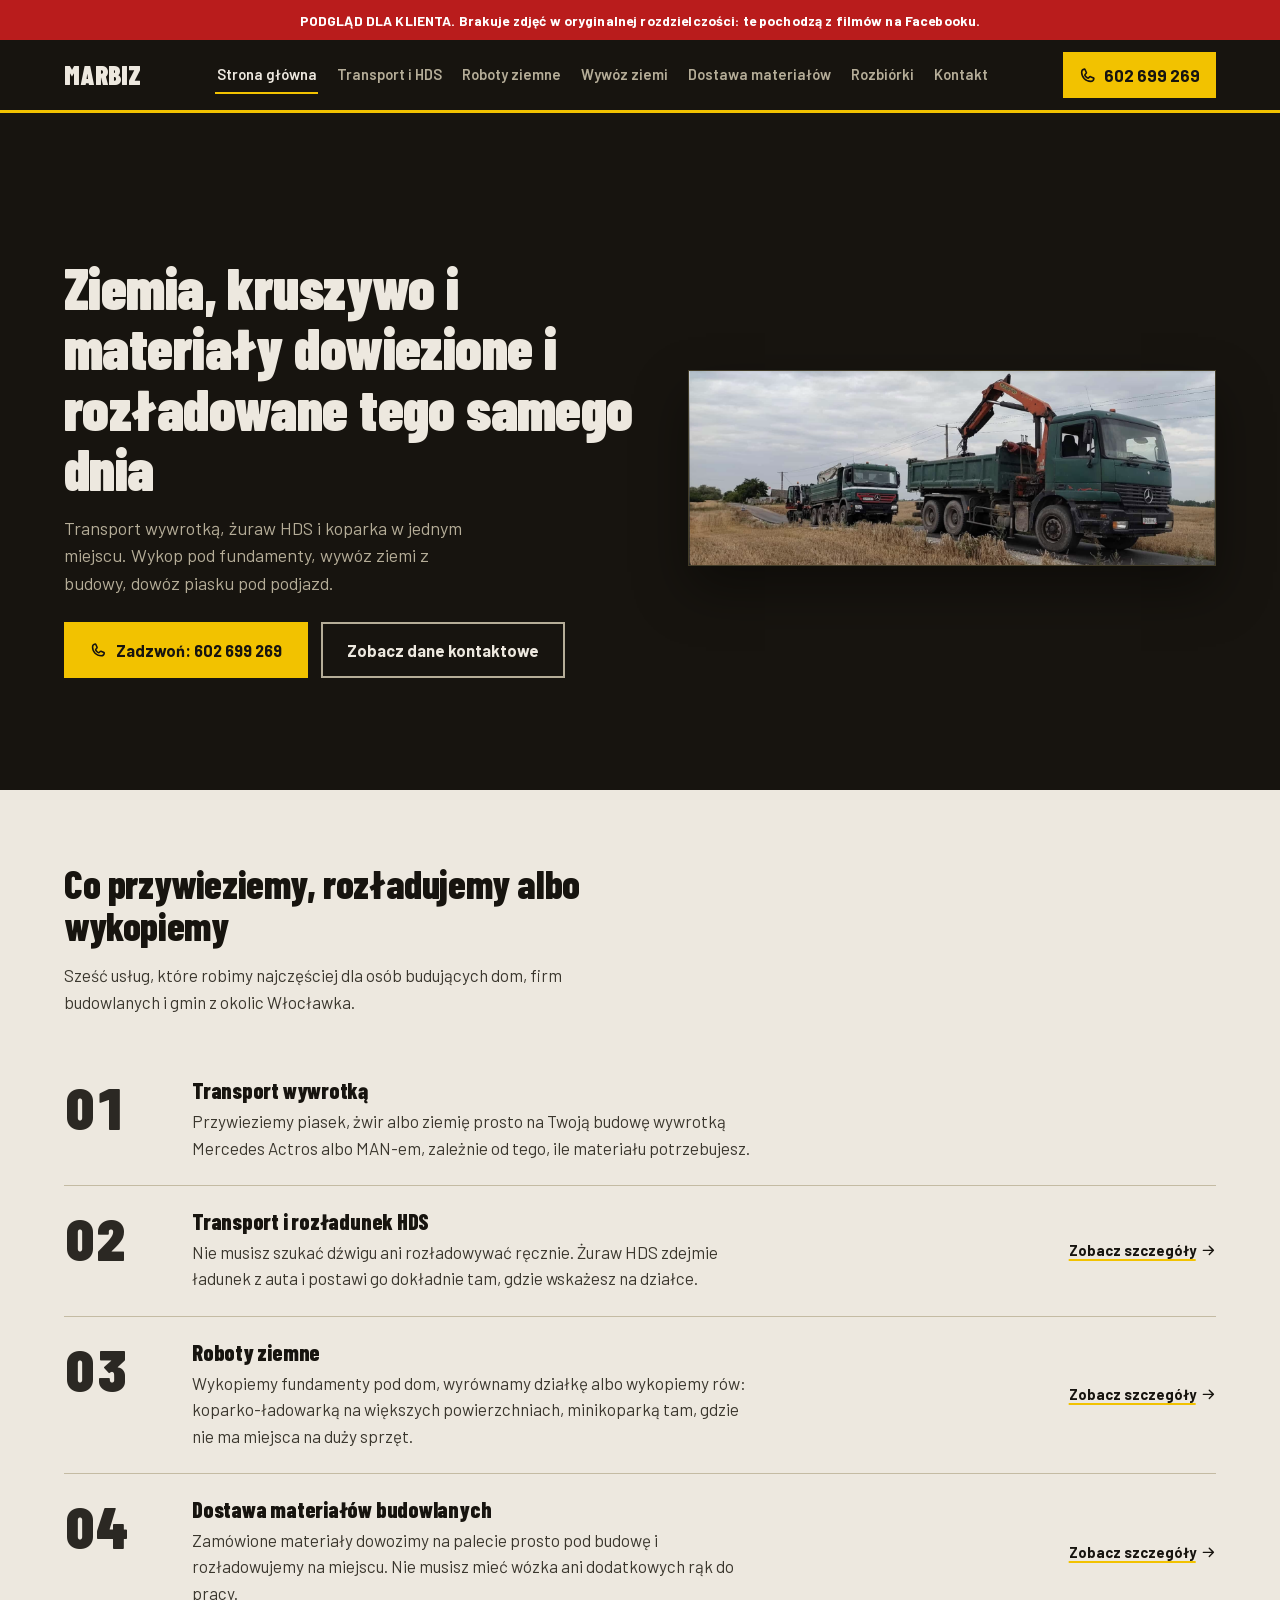
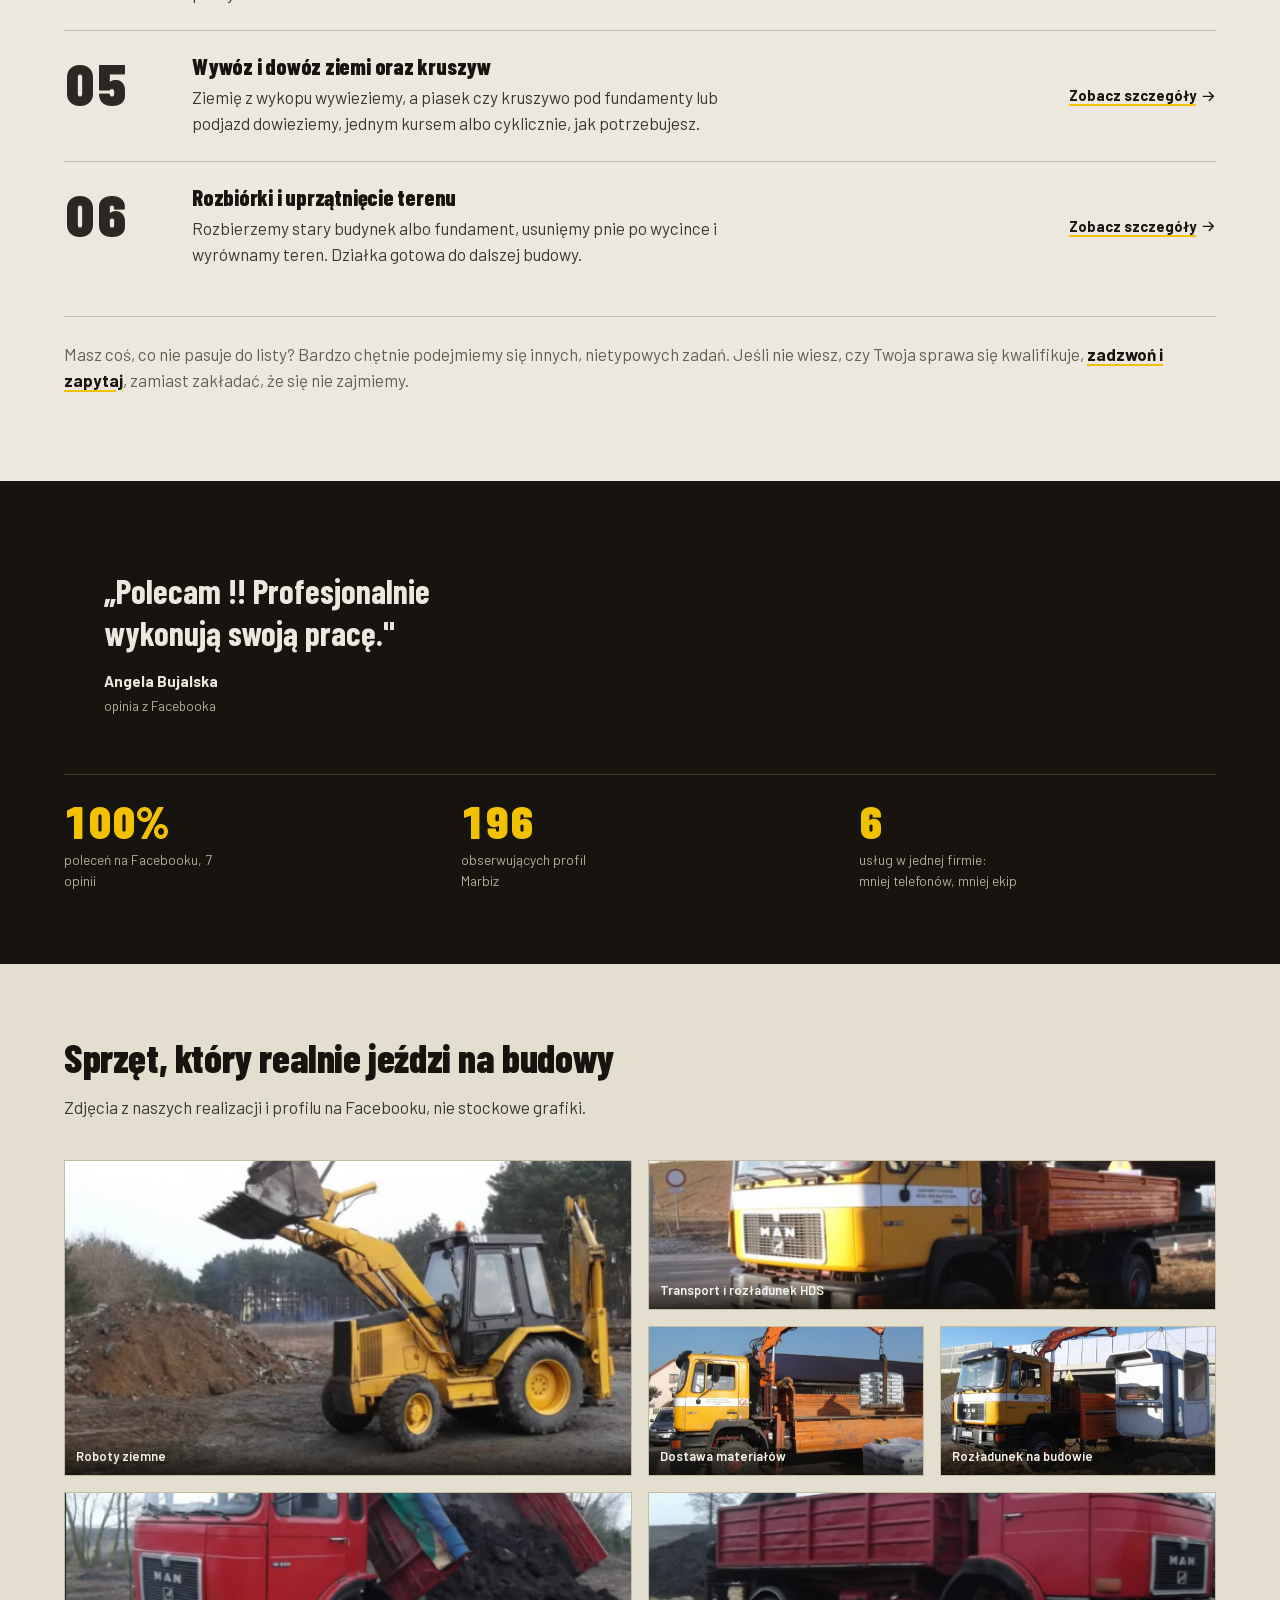
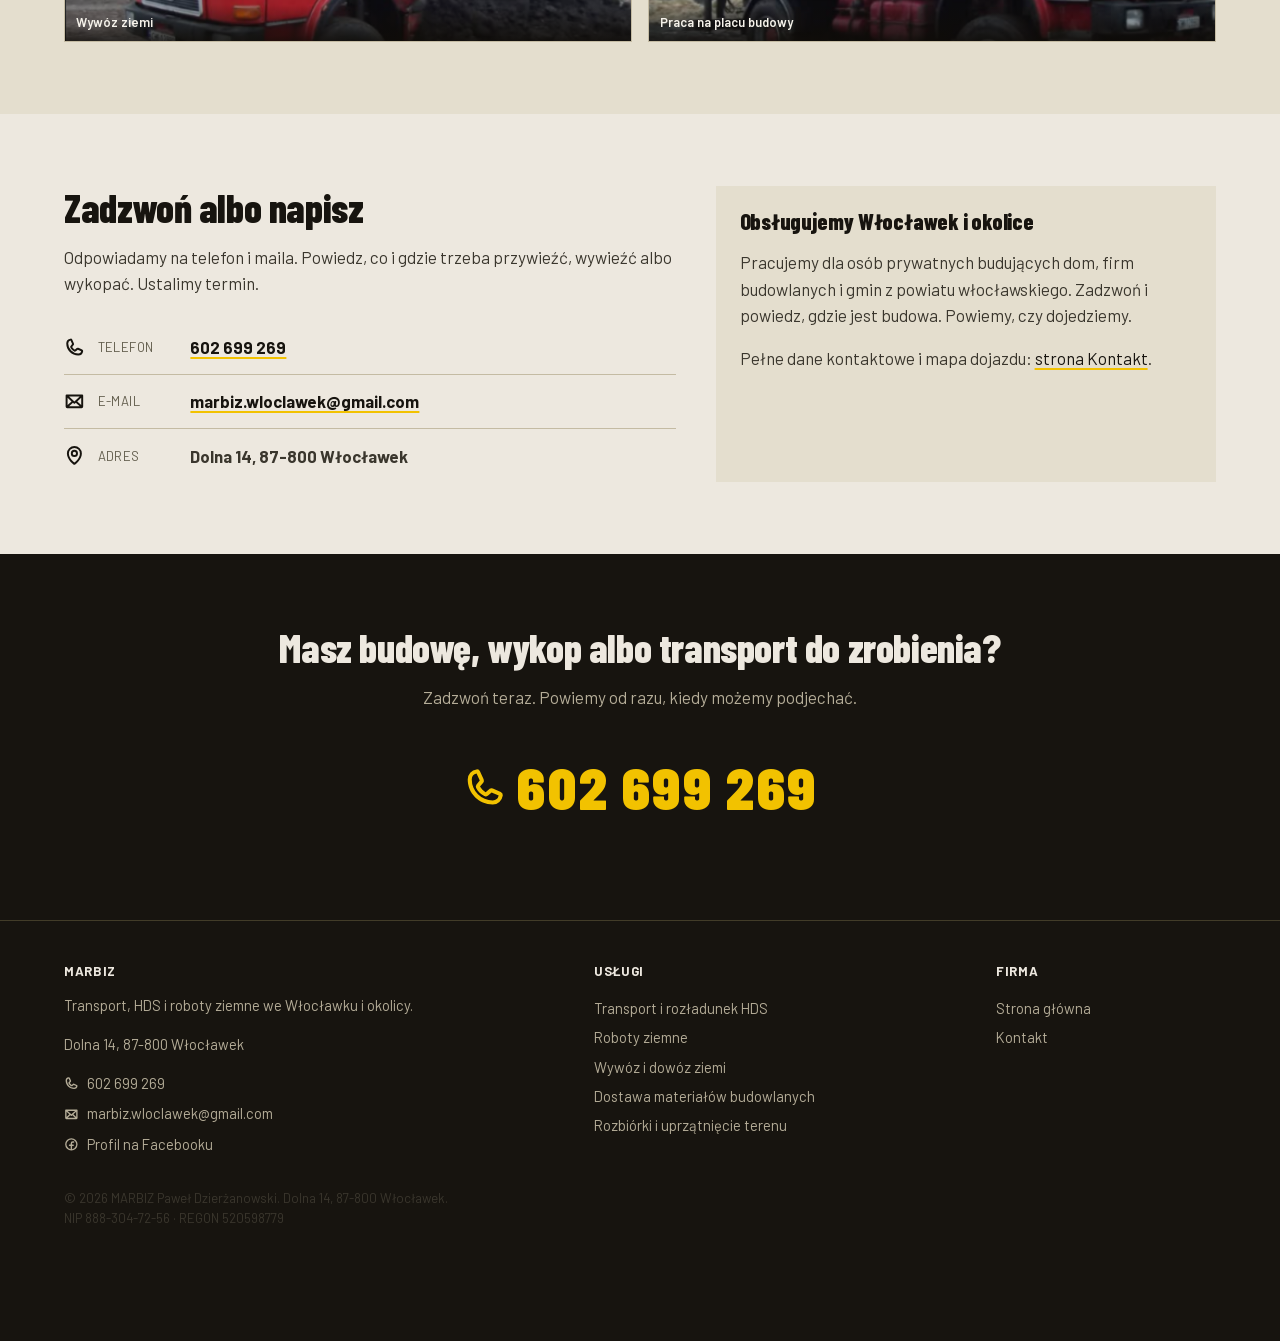
==== commit 176dd45b: "Dane rejestrowe klienta + blokada indeksowania podgladu NIP 8883047256 zweryfikowany w wykazie podat" ====
--- a/index.html
+++ b/index.html
@@ -3,6 +3,7 @@
 <head>
 <meta charset="UTF-8">
 <meta name="viewport" content="width=device-width, initial-scale=1">
+<meta name="robots" content="noindex, nofollow">
 <title>Marbiz Włocławek: transport, HDS i roboty ziemne</title>
 <meta name="description" content="Transport wywrotką, żuraw HDS, koparka i wywóz ziemi we Włocławku i okolicy. Zadzwoń: 602 699 269, umówimy termin tego samego dnia.">
 <link rel="stylesheet" href="css/styles.css">
@@ -11,6 +12,10 @@
   "@context": "https://schema.org",
   "@type": "LocalBusiness",
   "name": "Marbiz",
+  "legalName": "MARBIZ Paweł Dzierżanowski",
+  "taxID": "8883047256",
+  "vatID": "PL8883047256",
+  "identifier": {"@type": "PropertyValue", "propertyID": "REGON", "value": "520598779"},
   "description": "Firma transportowa świadcząca usługi transportu wywrotką, żurawiem HDS oraz robót ziemnych we Włocławku i okolicy.",
   "address": {
     "@type": "PostalAddress",
@@ -29,7 +34,7 @@
 </head>
 <body>
 
-<div id="draft-banner"><strong>Wersja robocza.</strong> Do uzupełnienia: NIP do stopki, zdjęcia w oryginalnej rozdzielczości.</div>
+<div id="draft-banner"><strong>Podgląd dla klienta.</strong> Brakuje zdjęć w oryginalnej rozdzielczości: te pochodzą z filmów na Facebooku.</div>
 
 <header class="site-header">
   <div class="header-inner">
@@ -297,8 +302,7 @@
     </div>
   </div>
   <div class="container foot-legal">
-    <!-- LUKA: NIP firmy nieznany na dzień budowy strony. Dopisać w stopce po otrzymaniu od klienta. -->
-    <p>© 2026 Marbiz, Paweł Dzierżanowski. Dolna 14, 87-800 Włocławek.</p>
+        <p>© 2026 MARBIZ Paweł Dzierżanowski. Dolna 14, 87-800 Włocławek.<br>NIP 888-304-72-56 · REGON 520598779</p>
   </div>
 </footer>
 
